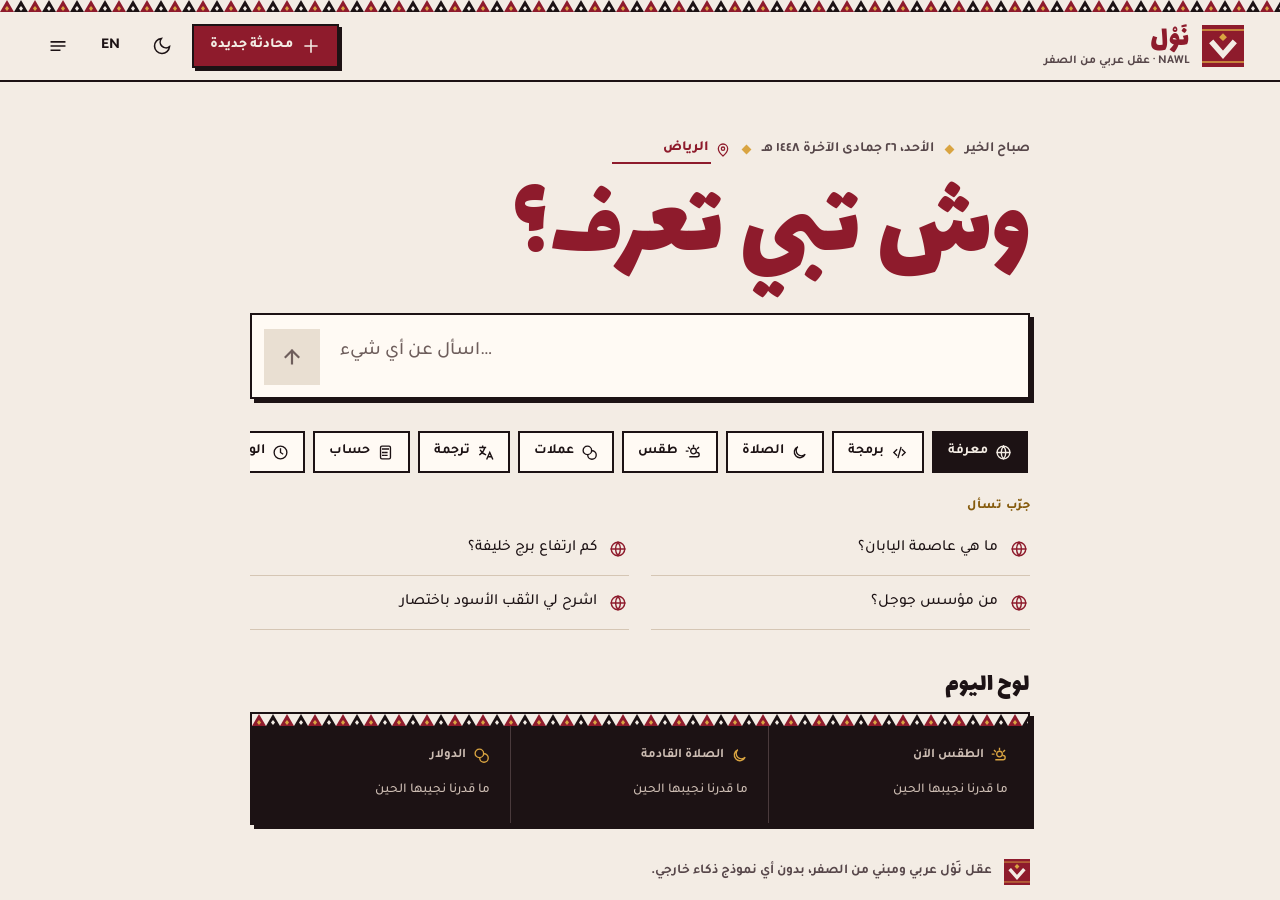
==== ui/index.html @ 388ffc97 "feat(ui): rebrand to NAWL with the Sadu identity New identity and full redesign of the user interfac" ====
<!doctype html>
<html lang="ar" dir="rtl">
<head>
  <meta charset="utf-8" />
  <meta name="viewport" content="width=device-width, initial-scale=1, viewport-fit=cover" />
  <meta name="google" content="notranslate" />
  <meta name="theme-color" content="#8E1B2C" />
  <title>نَوْل · NAWL</title>
  <link rel="icon" href="/ui/logo.svg" type="image/svg+xml" />
  <link rel="preconnect" href="https://fonts.googleapis.com" />
  <link rel="preconnect" href="https://fonts.gstatic.com" crossorigin />
  <link href="https://fonts.googleapis.com/css2?family=Lalezar&family=Tajawal:wght@400;500;700;800&family=JetBrains+Mono:wght@400;500&display=swap" rel="stylesheet" />
  <link rel="stylesheet" href="/ui/style.css" />
  <link rel="stylesheet" href="/ui/home.css" />
  <link rel="stylesheet" href="/ui/chat.css" />
  <link rel="stylesheet" href="/ui/cv.css" />
</head>
<body>
  <div class="band" aria-hidden="true"></div>
  <header class="topbar">
    <a class="brand" href="/" aria-label="NAWL نَوْل">
      <img src="/ui/logo.svg" alt="" class="mark" />
      <span class="word"><b data-t="brand"></b><small data-t="tagline"></small></span>
    </a>
    <div class="top-actions">
      <button class="tb-new" data-new><svg viewBox="0 0 24 24"><path d="M12 5v14M5 12h14"/></svg><span data-t="newChat"></span></button>
      <button id="btn-theme" class="tb-icon"><svg viewBox="0 0 24 24"><path d="M21 12.8A9 9 0 1 1 11.2 3a7 7 0 0 0 9.8 9.8z"/></svg></button>
      <button id="btn-lang" class="tb-icon lang"></button>
      <button id="btn-history" class="tb-icon" data-label="menu"><svg viewBox="0 0 24 24"><path d="M4 7h16M4 12h16M4 17h10"/></svg></button>
    </div>
  </header>

  <aside id="drawer" class="drawer">
    <div class="drawer-head"><b data-t="history"></b><button class="tb-icon" data-close data-label="close">×</button></div>
    <button class="drawer-row primary" data-new><svg viewBox="0 0 24 24"><path d="M12 5v14M5 12h14"/></svg><span data-t="newChat"></span></button>
    <button class="drawer-row" id="btn-cv"><svg viewBox="0 0 24 24"><path d="M14 3H6a1 1 0 0 0-1 1v16a1 1 0 0 0 1 1h12a1 1 0 0 0 1-1V8zM14 3v5h5M9 13h6M9 17h4"/></svg><span data-t="cv"></span></button>
    <nav id="history" class="history"></nav>
    <p class="drawer-foot" data-t="localOnly"></p>
  </aside>
  <div class="scrim" id="scrim"></div>

  <main id="main">
    <section class="home">
      <div class="intro">
        <p class="dateline"><span id="hello"></span><span class="sep" aria-hidden="true">·</span><span id="hijri"></span><span class="sep" aria-hidden="true">·</span>
          <label class="city"><svg viewBox="0 0 24 24"><path d="M12 21s-7-6.2-7-11a7 7 0 1 1 14 0c0 4.8-7 11-7 11z"/><circle cx="12" cy="10" r="2.5"/></svg>
            <span class="sr" data-t="city"></span><select id="city"></select></label></p>
        <h1 data-t="ask"></h1>
      </div>
      <div id="home-slot" class="home-slot"></div>
      <div class="ideas">
        <div id="cats" class="cats" role="tablist"></div>
        <p class="ideas-label" data-t="try"></p>
        <div id="examples" class="examples"></div>
      </div>
      <section class="board" aria-labelledby="board-title">
        <h2 id="board-title" data-t="board"></h2>
        <div class="board-row">
          <button class="cell" id="tile-weather"></button>
          <button class="cell" id="tile-prayer"></button>
          <button class="cell" id="tile-fx"></button>
        </div>
      </section>
      <p class="own"><img src="/ui/logo.svg" alt="" /><span data-t="own"></span></p>
    </section>
    <section id="thread" class="thread" aria-live="polite"></section>
  </main>

  <div id="dock" class="dock">
    <form id="composer" class="composer">
      <textarea id="input" rows="1" dir="auto" autocomplete="off"></textarea>
      <button id="send" type="submit" class="send"><svg viewBox="0 0 24 24"><path d="M12 19V5M5 12l7-7 7 7"/></svg></button>
    </form>
    <p class="hint" data-t="hint"></p>
  </div>

  <div id="wake" class="wake" role="status" aria-live="polite">
    <img src="/ui/logo.svg" alt="" class="wake-mark" />
    <b data-t="waking"></b><span data-t="wakingNote"></span>
  </div>

  <script src="/ui/content.js"></script>
  <script src="/ui/history.js"></script>
  <script src="/ui/home.js"></script>
  <script src="/ui/chat.js"></script>
  <script src="/ui/cv.js"></script>
  <script src="/ui/wake.js"></script>
</body>
</html>
---- ui/style.css ----
/* NAWL · Sadu. Bedouin weaving as a design system: wool ground, maroon and black stripes, ochre weft,
   sharp corners, 2px ink outlines and hard offset shadows like a printed poster. One reading column. */
:root, [data-theme="light"] {
  --wool: #f3ece4; --surface: #fffaf4; --sunk: #e9dfd2; --line: #d5c6b4; --rule: #1c1214;
  --ink: #1c1214; --ink-2: #57474a; --ink-3: #6e5e5c;
  --accent: #8e1b2c; --accent-deep: #6b1220; --accent-wash: #f2dcd9; --ochre: #d9a441; --ochre-text: #855a0c; --olive: #4f5e30;
  --btn: #8e1b2c; --on-btn: #f3ece4; --danger: #a3271b; --focus: #8e1b2c;
  --hard: 4px 4px 0 var(--rule); --hard-s: 3px 3px 0 var(--rule);
  --band: url("data:image/svg+xml,%3Csvg xmlns='http://www.w3.org/2000/svg' width='28' height='12'%3E%3Crect width='28' height='12' fill='%23F3ECE4'/%3E%3Cpath d='M0 12L7 0L14 12Z' fill='%238E1B2C'/%3E%3Cpath d='M14 12L21 0L28 12Z' fill='%231C1214'/%3E%3Cpath d='M7 6L9 8.5L7 11L5 8.5Z' fill='%23D9A441'/%3E%3Cpath d='M21 6L23 8.5L21 11L19 8.5Z' fill='%23F3ECE4'/%3E%3C/svg%3E");
  --f-display: "Lalezar", "Tajawal", Tahoma, sans-serif;
  --f-ui: "Tajawal", "Segoe UI", Tahoma, system-ui, sans-serif;
  --f-mono: "JetBrains Mono", ui-monospace, Consolas, monospace;
  color-scheme: light;
}
[data-theme="dark"] {
  --wool: #150e10; --surface: #1f1517; --sunk: #2a1d20; --line: #3d2c2f; --rule: #d9a441;
  --ink: #f3ece4; --ink-2: #cdbdb3; --ink-3: #a3938c;
  --accent: #e8687a; --accent-deep: #f08a99; --accent-wash: #3a1a20; --ochre: #d9a441; --ochre-text: #e6b95c; --olive: #a8b77f;
  --btn: #d9a441; --on-btn: #1c1214; --danger: #f08070; --focus: #d9a441;
  color-scheme: dark;
}
* { box-sizing: border-box; margin: 0; }
html, body { height: 100%; background: var(--wool); color: var(--ink); }
body { font: 500 16px/1.85 var(--f-ui); -webkit-font-smoothing: antialiased; overflow: hidden; display: flex; flex-direction: column; transition: background .25s, color .25s; }
button, select { font: inherit; color: inherit; background: none; border: 0; cursor: pointer; }
:focus-visible { outline: 3px solid var(--focus); outline-offset: 2px; }
svg { width: 20px; height: 20px; flex-shrink: 0; fill: none; stroke: currentColor; stroke-width: 1.9; stroke-linecap: square; stroke-linejoin: miter; }
.sr { position: absolute; width: 1px; height: 1px; overflow: hidden; clip-path: inset(50%); }
.band { height: 12px; flex-shrink: 0; background: var(--band) repeat-x; background-size: 28px 12px; }

/* Top bar */
.topbar { flex-shrink: 0; display: flex; align-items: center; justify-content: space-between; gap: 12px;
  padding: 12px clamp(16px, 4vw, 36px); border-bottom: 2px solid var(--rule); background: var(--wool); }
.brand { display: flex; align-items: center; gap: 12px; text-decoration: none; color: var(--ink); min-width: 0; }
.brand .mark { width: 42px; height: 42px; }
.brand .word { display: flex; flex-direction: column; line-height: 1.05; min-width: 0; }
.brand .word b { font: 400 30px/1 var(--f-display); letter-spacing: .02em; color: var(--accent); }
html[lang="en"] .brand .word b { letter-spacing: .12em; font-size: 26px; }
.brand .word small { font-size: 12px; font-weight: 700; color: var(--ink-2); white-space: nowrap; }
.top-actions { display: flex; align-items: center; gap: 8px; }
.tb-new { display: inline-flex; align-items: center; gap: 8px; height: 44px; padding: 0 16px; background: var(--btn); color: var(--on-btn);
  font-weight: 800; font-size: 14px; border: 2px solid var(--rule); box-shadow: var(--hard-s); transition: transform .12s, box-shadow .12s; }
.tb-new:hover { transform: translate(-1px, -1px); box-shadow: 4px 4px 0 var(--rule); }
.tb-new:active { transform: translate(3px, 3px); box-shadow: none; }
.tb-icon { width: 44px; height: 44px; display: grid; place-items: center; color: var(--ink); font-size: 24px; border: 2px solid transparent; transition: .12s; }
.tb-icon:hover { border-color: var(--rule); background: var(--surface); }
.tb-icon.lang { font: 800 15px var(--f-ui); }

/* Drawer */
.drawer { position: fixed; z-index: 40; inset-block: 0; inset-inline-end: 0; width: min(350px, 90vw); background: var(--wool);
  border-inline-start: 2px solid var(--rule); padding: max(16px, env(safe-area-inset-top)) 16px max(16px, env(safe-area-inset-bottom));
  display: flex; flex-direction: column; gap: 8px; transform: translateX(-105%); transition: transform .3s cubic-bezier(.2,.8,.2,1); }
html[dir="ltr"] .drawer { transform: translateX(105%); }
body.drawer-open .drawer { transform: none; }
.drawer-head { display: flex; align-items: center; justify-content: space-between; padding-bottom: 6px; font: 400 26px var(--f-display); color: var(--accent); }
.drawer-row { display: flex; align-items: center; gap: 12px; min-height: 50px; padding: 0 14px; font-size: 15px; font-weight: 700; text-align: start;
  border: 2px solid var(--rule); background: var(--surface); }
.drawer-row:hover { box-shadow: var(--hard-s); }
.drawer-row.primary { background: var(--btn); color: var(--on-btn); }
.history { flex: 1; overflow-y: auto; margin-top: 8px; }
.hist-group { font-size: 12.5px; font-weight: 800; color: var(--ochre-text); padding: 14px 4px 4px; letter-spacing: .04em; }
.hist-empty { font-size: 14px; color: var(--ink-2); padding: 18px 4px; line-height: 1.8; }
.hist-row { display: flex; align-items: center; gap: 10px; min-height: 46px; padding: 0 8px; cursor: pointer; font-size: 14.5px; color: var(--ink-2); border-bottom: 1px solid var(--line); }
.hist-row span { flex: 1; overflow: hidden; white-space: nowrap; text-overflow: ellipsis; }
.hist-row svg { width: 16px; height: 16px; }
.hist-row:hover, .hist-row.on { color: var(--ink); background: var(--surface); }
.hist-row.on { font-weight: 800; } .hist-row.on svg { color: var(--accent); }
.hist-del { width: 34px; height: 34px; font-size: 20px; color: var(--ink-3); opacity: 0; }
.hist-row:hover .hist-del, .hist-del:focus-visible { opacity: 1; } .hist-del:hover { color: var(--danger); }
.drawer-foot { font-size: 12px; color: var(--ink-2); padding-top: 10px; border-top: 2px solid var(--rule); line-height: 1.7; }
.scrim { display: none; }
body.drawer-open .scrim { display: block; position: fixed; inset: 0; z-index: 30; background: rgba(28,18,20,.45); }

/* Composer: poster box with a hard shadow, at home and in the dock */
main { flex: 1; overflow-y: auto; overflow-x: hidden; padding: 0 clamp(16px, 4vw, 36px) 44px; }
.composer { display: flex; align-items: flex-end; gap: 8px; padding: 8px; background: var(--surface); border: 2px solid var(--rule); box-shadow: var(--hard); transition: box-shadow .12s; }
.composer:focus-within { box-shadow: 6px 6px 0 var(--accent); }
.composer textarea { flex: 1; min-width: 0; resize: none; border: 0; outline: none; background: transparent; color: var(--ink);
  font: 500 17px/1.7 var(--f-ui); padding: 9px 12px; max-height: 200px; }
.composer textarea::placeholder { color: var(--ink-3); }
.send { width: 48px; height: 48px; display: grid; place-items: center; background: var(--btn); color: var(--on-btn); transition: .12s; }
.send svg { width: 22px; height: 22px; stroke-width: 2.4; }
.send:not(:disabled):hover { background: var(--accent-deep); }
.send:disabled { background: var(--sunk); color: var(--ink-3); cursor: default; }
.dock { display: none; flex-shrink: 0; padding: 8px clamp(16px, 4vw, 36px) max(14px, env(safe-area-inset-bottom)); border-top: 2px solid var(--rule); }
.dock .composer { max-width: 780px; margin: 0 auto; box-shadow: var(--hard-s); }
.hint { text-align: center; font-size: 12px; color: var(--ink-2); margin-top: 8px; }
body.chatting .dock { display: block; } body.chatting .home { display: none; }

/* Waking screen */
.wake { position: fixed; inset: 0; z-index: 80; display: none; flex-direction: column; align-items: center; justify-content: center; gap: 6px; background: var(--wool); text-align: center; padding: 24px; }
.wake.on { display: flex; }
.wake::before, .wake::after { content: ""; position: absolute; inset-inline: 0; height: 12px; background: var(--band) repeat-x; background-size: 28px 12px; }
.wake::before { top: 0; } .wake::after { bottom: 0; }
.wake-mark { width: 84px; height: 84px; margin-bottom: 14px; box-shadow: var(--hard); animation: breathe 2s steps(2) infinite; }
.wake b { font: 400 30px var(--f-display); color: var(--accent); } .wake span { color: var(--ink-2); font-size: 15px; max-width: 320px; }
@keyframes breathe { 50% { transform: translate(2px, 2px); box-shadow: 2px 2px 0 var(--rule); } }
@keyframes rise { from { opacity: 0; transform: translateY(8px); } }
::-webkit-scrollbar { width: 10px; } ::-webkit-scrollbar-thumb { background: var(--line); }
@media (max-width: 640px) { .tb-new span, .brand .word small { display: none; } .tb-new { width: 44px; padding: 0; justify-content: center; } .top-actions { gap: 4px; } }
@media (prefers-reduced-motion: reduce) { *, *::before, *::after { animation: none !important; transition: none !important; } }
---- ui/home.css ----
/* Home: date line, the question set like a poster, the composer, skill ideas, and the "today" stripe. */
.home { max-width: 780px; margin: 0 auto; display: flex; flex-direction: column; padding-top: clamp(22px, 6vh, 64px); animation: rise .35s both; }
.dateline { display: flex; flex-wrap: wrap; align-items: center; gap: 2px 12px; font-size: 14px; font-weight: 700; color: var(--ink-2); }
.dateline .sep { width: 7px; height: 7px; background: var(--ochre); transform: rotate(45deg); font-size: 0; }
.city { display: inline-flex; align-items: center; gap: 4px; cursor: pointer; color: var(--accent); }
.city svg { width: 16px; height: 16px; }
.city select { font-weight: 800; color: var(--accent); padding: 0 2px; appearance: none; -webkit-appearance: none; background: transparent;
  border-bottom: 2px solid var(--accent); border-radius: 0; }
.city select option { color: var(--ink); background: var(--surface); }
.intro h1 { font: 400 clamp(52px, 10vw, 104px)/1.08 var(--f-display); color: var(--accent); margin-top: 10px; text-wrap: balance; }
.home-slot { margin-top: clamp(18px, 3vh, 30px); }
.home-slot .composer { padding: 12px; }
.home-slot .composer textarea { font-size: 19px; min-height: 58px; }
.home-slot .send { width: 56px; height: 56px; }

/* Ideas: skill tabs as woven tags, example questions as a ruled list */
.ideas { margin-top: 30px; }
.cats { display: flex; gap: 8px; overflow-x: auto; scrollbar-width: none; padding: 2px 2px 6px; }
.cats::-webkit-scrollbar { display: none; }
.pill { display: inline-flex; align-items: center; gap: 7px; min-height: 42px; padding: 0 14px; font-size: 14px; font-weight: 700; white-space: nowrap;
  border: 2px solid var(--rule); background: var(--surface); color: var(--ink); transition: transform .12s, box-shadow .12s; }
.pill svg { width: 17px; height: 17px; }
.pill:hover { box-shadow: var(--hard-s); transform: translate(-1px, -1px); }
.pill.on { background: var(--ink); color: var(--wool); }
[data-theme="dark"] .pill.on { background: var(--ochre); color: #1c1214; border-color: var(--ochre); }
.ideas-label { font-size: 12.5px; font-weight: 800; color: var(--ochre-text); margin: 16px 0 4px; letter-spacing: .04em; }
.examples { display: grid; grid-template-columns: 1fr 1fr; gap: 0 22px; }
.example { display: flex; align-items: center; gap: 12px; min-height: 54px; padding: 8px 2px; text-align: start; font-size: 15.5px; font-weight: 500;
  border-bottom: 1px solid var(--line); color: var(--ink); transition: color .15s, padding .2s; }
.example > svg:first-child { color: var(--accent); width: 18px; height: 18px; }
.example span { flex: 1; min-width: 0; }
.example .go { color: var(--accent); width: 18px; height: 18px; opacity: 0; transition: .2s; }
html[dir="ltr"] .example .go { transform: scaleX(-1); }
.example:hover { color: var(--accent); padding-inline-start: 10px; } .example:hover .go { opacity: 1; }

/* Today: a black woven stripe with ochre figures */
.board { margin-top: 40px; }
.board h2 { font: 400 26px/1.2 var(--f-display); color: var(--ink); margin-bottom: 10px; }
.board-row { position: relative; display: grid; grid-template-columns: repeat(3, 1fr); background: #1c1214; color: #f3ece4; padding-top: 12px;
  border: 2px solid var(--rule); box-shadow: var(--hard); }
.board-row::before { content: ""; position: absolute; inset: 0 0 auto; height: 12px; background: var(--band) repeat-x; background-size: 28px 12px; }
.cell { display: flex; flex-direction: column; align-items: flex-start; gap: 0; padding: 18px 20px 20px; text-align: start; min-width: 0; color: inherit; transition: background .15s; }
.cell + .cell { border-inline-start: 1px solid #4a3a3c; }
.cell:hover { background: #2a1d20; }
.cell .lbl { display: flex; align-items: center; gap: 7px; font-size: 13px; font-weight: 700; color: #cdbdb3; }
.cell .lbl svg { width: 17px; height: 17px; color: #d9a441; }
.cell .val { font: 400 40px/1.2 var(--f-display); color: #d9a441; font-variant-numeric: tabular-nums; margin-top: 6px; }
.cell .val.gold { color: #f3ece4; }
.cell .sub { font-size: 13.5px; color: #e4d7cb; }
.cell .sub bdi { direction: ltr; unicode-bidi: isolate; }
.cell .na { font-size: 13.5px; color: #cdbdb3; margin-top: 10px; }
.shimmer { display: block; height: 30px; width: 70%; margin-top: 10px; background: linear-gradient(90deg, #2a1d20, #4a3a3c, #2a1d20); background-size: 200% 100%; animation: shine 1.3s infinite; }
.shimmer.short { height: 12px; width: 45%; }
@keyframes shine { to { background-position: -200% 0; } }
.own { display: flex; align-items: center; gap: 12px; margin-top: 34px; font-size: 13.5px; font-weight: 700; color: var(--ink-2); line-height: 1.7; }
.own img { width: 26px; height: 26px; flex-shrink: 0; }

@media (max-width: 640px) {
  .examples { grid-template-columns: 1fr; }
  .board-row { grid-template-columns: 1fr; }
  .cell { flex-direction: row; flex-wrap: wrap; align-items: baseline; column-gap: 12px; padding: 14px 16px; }
  .cell .lbl { flex-basis: 100%; } .cell .val { font-size: 32px; margin: 0; }
  .cell + .cell { border-inline-start: 0; border-top: 1px solid #4a3a3c; }
}
---- ui/chat.css ----
/* Conversation: your question as a black woven tag, NAWL's answer on open wool. */
.thread { display: none; max-width: 780px; margin: 0 auto; flex-direction: column; gap: 32px; padding: 24px 0 12px; }
body.chatting .thread { display: flex; }
.msg-user { align-self: flex-end; max-width: 82%; padding: 10px 18px; background: var(--ink); color: var(--wool); font-weight: 500;
  white-space: pre-wrap; box-shadow: 4px 4px 0 var(--accent); animation: rise .25s both; }
.msg-bot { display: flex; flex-direction: column; gap: 8px; animation: rise .3s both; }
.bot-meta { display: flex; align-items: center; gap: 10px; font: 400 18px var(--f-display); letter-spacing: .06em; color: var(--accent); }
.avatar { width: 28px; height: 28px; }
.bot-body { min-width: 0; }
.answer { font: 500 17.5px/2 var(--f-ui); color: var(--ink); }
.answer b { font-weight: 800; color: var(--accent); }
.answer code { font: .84em var(--f-mono); padding: 1px 6px; background: var(--sunk); direction: ltr; unicode-bidi: isolate; }

/* Skill badge: rectangular tag, one thread colour per skill, always with its label */
.badge { --c: var(--ink-2); font: 800 12px var(--f-ui); letter-spacing: 0; color: var(--c); padding: 0 8px; line-height: 22px; border: 1.5px solid var(--c); }
.badge[data-i="web"] { --c: #2f5d8a; } .badge[data-i="code"] { --c: #5a3f8f; } .badge[data-i="weather"] { --c: #1f6f8b; }
.badge[data-i="currency"], .badge[data-i="python"] { --c: var(--ochre-text); } .badge[data-i="prayer"] { --c: var(--olive); }
.badge[data-i="translate"] { --c: var(--accent); } .badge[data-i="datetime"], .badge[data-i="units"] { --c: #6d4c2a; }
[data-theme="dark"] .badge[data-i="web"] { --c: #8cb6e0; } [data-theme="dark"] .badge[data-i="code"] { --c: #b9a2ea; }
[data-theme="dark"] .badge[data-i="weather"] { --c: #7cc6df; } [data-theme="dark"] .badge[data-i="datetime"], [data-theme="dark"] .badge[data-i="units"] { --c: #d9b98c; }

.code { margin: 14px 0; border: 2px solid var(--rule); background: #1c1214; color: #f3ece4; direction: ltr; overflow: hidden; }
.code header { display: flex; justify-content: space-between; align-items: center; padding: 4px 8px 4px 14px; font: 500 12px var(--f-mono);
  color: #d9a441; border-bottom: 1px solid #4a3a3c; }
.code header .mini { color: #cdbdb3; } .code header .mini:hover { background: #2a1d20; color: #f3ece4; }
.code pre { margin: 0; padding: 14px 16px; overflow-x: auto; font: 13.5px/1.7 var(--f-mono); text-align: left; }
.src { display: inline-flex; align-items: center; gap: 6px; margin-top: 10px; padding: 2px 12px; font: 700 13px var(--f-ui);
  color: var(--ink); text-decoration: none; border: 2px solid var(--rule); background: var(--surface); }
.src:hover { box-shadow: var(--hard-s); }
.src svg { width: 14px; height: 14px; }
.actions { display: flex; gap: 4px; opacity: 0; transition: opacity .15s; }
.msg-bot:hover .actions, .msg-bot:focus-within .actions { opacity: 1; }
.mini { display: inline-flex; align-items: center; gap: 6px; min-height: 34px; font-size: 13px; font-weight: 700; color: var(--ink-2); padding: 0 10px; }
.mini svg { width: 15px; height: 15px; }
.mini:hover { background: var(--sunk); color: var(--ink); }

/* Thinking: weaving shuttle */
.typing { display: flex; align-items: center; gap: 5px; color: var(--ink-2); font-size: 14px; font-weight: 700; }
.typing i { width: 10px; height: 10px; clip-path: polygon(50% 0, 100% 100%, 0 100%); background: var(--accent); animation: weave 1.2s infinite; }
.typing i:nth-child(2) { background: var(--ink); animation-delay: .15s; } .typing i:nth-child(3) { background: var(--ochre); animation-delay: .3s; }
.typing span { margin-inline-start: 8px; }
@keyframes weave { 0%, 100% { opacity: .25; transform: translateY(0); } 50% { opacity: 1; transform: translateY(-3px); } }
@media (max-width: 640px) { .msg-user { max-width: 92%; } .actions { opacity: 1; } .answer { font-size: 17px; } }
---- ui/cv.css ----
/* CV builder: a poster-style dialog in the Sadu system */
.cv-panel { position: fixed; inset: 0; z-index: 60; background: rgba(28,18,20,.5); display: none; place-items: center; padding: 16px; }
.cv-panel.open { display: grid; }
.cv-card { position: relative; width: min(760px, 100%); max-height: calc(100dvh - 32px); overflow-y: auto; background: var(--wool);
  border: 2px solid var(--rule); box-shadow: 6px 6px 0 var(--accent); padding: 30px clamp(16px, 3vw, 28px) 24px; }
.cv-card::before { content: ""; position: absolute; inset: 0 0 auto; height: 12px; background: var(--band) repeat-x; background-size: 28px 12px; }
.cv-head { display: flex; align-items: center; justify-content: space-between; font: 400 28px var(--f-display); color: var(--accent); margin-bottom: 12px; }
.cv-drop { display: flex; flex-direction: column; align-items: center; gap: 6px; text-align: center; padding: 36px 18px; cursor: pointer;
  border: 2px dashed var(--rule); background: var(--surface); transition: .15s; }
.cv-drop.over, .cv-drop:hover { background: var(--accent-wash); border-style: solid; }
.cv-drop svg { width: 32px; height: 32px; color: var(--accent); }
.cv-drop b { font-weight: 800; }
.cv-drop span { color: var(--ink-2); font-size: 13.5px; }
.cv-drop em { font-style: normal; color: var(--accent); font-size: 13.5px; font-weight: 700; word-break: break-all; }
.cv-err { color: var(--danger); font-size: 14px; font-weight: 700; min-height: 1.4em; margin: 8px 2px; }
.cv-go { height: 46px; padding: 0 22px; background: var(--btn); color: var(--on-btn); font-weight: 800; border: 2px solid var(--rule); box-shadow: var(--hard-s); }
.cv-go:disabled { opacity: .45; cursor: default; box-shadow: none; }
.cv-ghost { height: 46px; padding: 0 18px; border: 2px solid var(--rule); color: var(--ink); font-weight: 700; background: var(--surface); }
.cv-ghost:hover { box-shadow: var(--hard-s); }
.cv-note { color: var(--ink-2); font-size: 14px; margin-bottom: 12px; }
.cv-grid { display: grid; grid-template-columns: 1fr 1fr; gap: 12px 14px; }
.cv-f { display: flex; flex-direction: column; gap: 4px; font-size: 13px; font-weight: 800; color: var(--ink-2); }
.cv-f.wide { grid-column: 1 / -1; }
.cv-f input, .cv-f textarea { font: 500 15px/1.7 var(--f-ui); color: var(--ink); background: var(--surface); border: 2px solid var(--line); border-radius: 0; padding: 8px 11px; resize: vertical; }
.cv-f input:focus, .cv-f textarea:focus { outline: none; border-color: var(--rule); box-shadow: var(--hard-s); }
.cv-actions { display: flex; flex-wrap: wrap; align-items: center; justify-content: space-between; gap: 10px; margin-top: 18px; }
.cv-lang { font-size: 14px; font-weight: 700; color: var(--ink-2); display: flex; gap: 6px; align-items: center; }
.cv-lang select { border: 2px solid var(--rule); padding: 4px 8px; background: var(--surface); }
@media (max-width: 600px) { .cv-grid { grid-template-columns: 1fr; } }
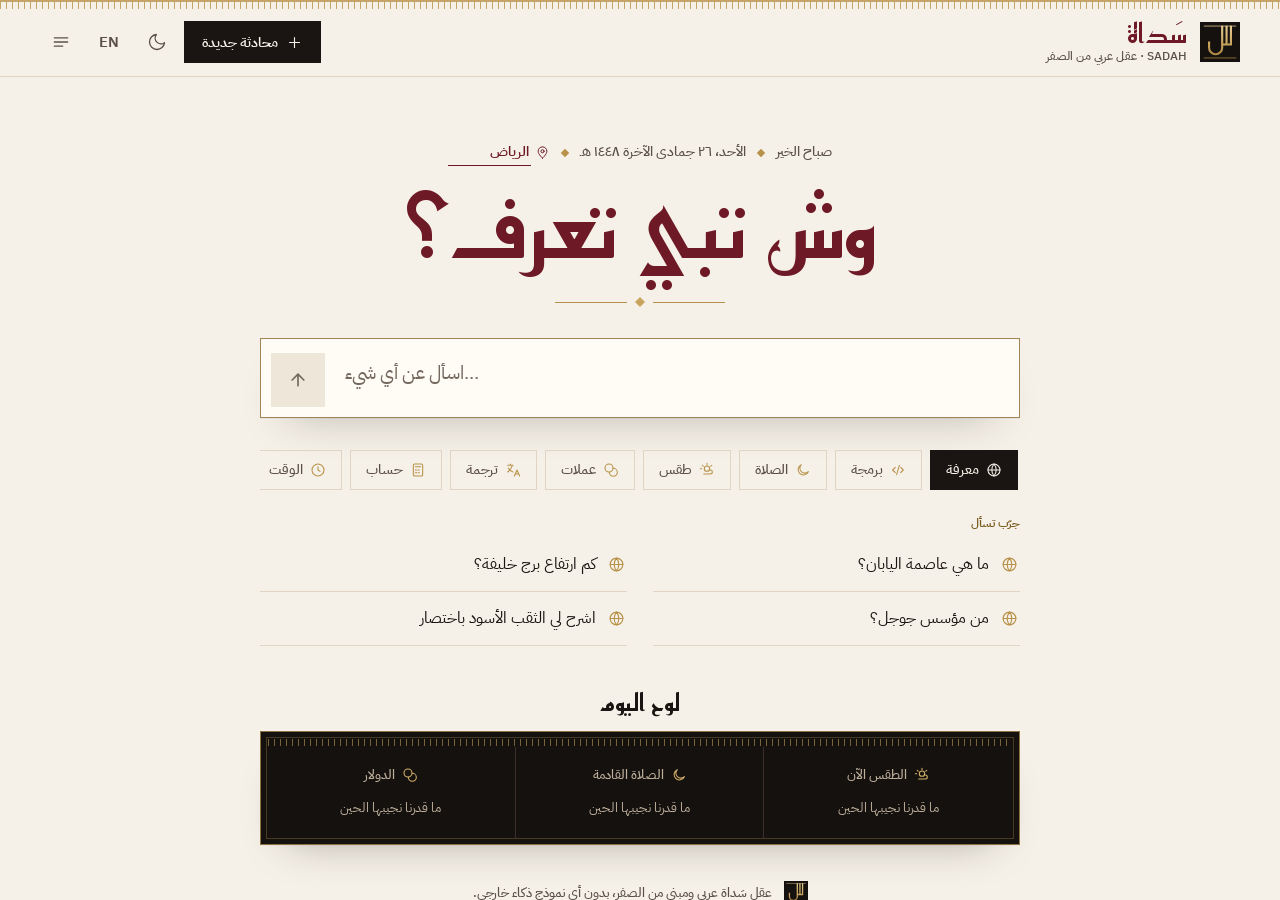
==== commit 4c068b54: "Rebrand to SADAH: luxury night-and-gold identity and new logo سَداة · SADAH: warp-thread logo (س fro" ====
--- a/ui/index.html
+++ b/ui/index.html
@@ -4,12 +4,12 @@
   <meta charset="utf-8" />
   <meta name="viewport" content="width=device-width, initial-scale=1, viewport-fit=cover" />
   <meta name="google" content="notranslate" />
-  <meta name="theme-color" content="#8E1B2C" />
-  <title>نَوْل · NAWL</title>
+  <meta name="theme-color" content="#15110F" />
+  <title>سَداة · SADAH</title>
   <link rel="icon" href="/ui/logo.svg" type="image/svg+xml" />
   <link rel="preconnect" href="https://fonts.googleapis.com" />
   <link rel="preconnect" href="https://fonts.gstatic.com" crossorigin />
-  <link href="https://fonts.googleapis.com/css2?family=Lalezar&family=Tajawal:wght@400;500;700;800&family=JetBrains+Mono:wght@400;500&display=swap" rel="stylesheet" />
+  <link href="https://fonts.googleapis.com/css2?family=Cormorant+Garamond:wght@500;600&family=IBM+Plex+Sans+Arabic:wght@400;500;600&family=Reem+Kufi:wght@400..700&family=JetBrains+Mono:wght@400;500&display=swap" rel="stylesheet" />
   <link rel="stylesheet" href="/ui/style.css" />
   <link rel="stylesheet" href="/ui/home.css" />
   <link rel="stylesheet" href="/ui/chat.css" />
@@ -18,7 +18,7 @@
 <body>
   <div class="band" aria-hidden="true"></div>
   <header class="topbar">
-    <a class="brand" href="/" aria-label="NAWL نَوْل">
+    <a class="brand" href="/" aria-label="SADAH سَداة">
       <img src="/ui/logo.svg" alt="" class="mark" />
       <span class="word"><b data-t="brand"></b><small data-t="tagline"></small></span>
     </a>
--- a/ui/style.css
+++ b/ui/style.css
@@ -1,101 +1,108 @@
-/* NAWL · Sadu. Bedouin weaving as a design system: wool ground, maroon and black stripes, ochre weft,
-   sharp corners, 2px ink outlines and hard offset shadows like a printed poster. One reading column. */
+/* SADAH · سَداة, the warp of the loom. A quiet luxury system: ivory or night ground, oxblood and gold,
+   hairline gold rules, warp threads as the signature band, Reem Kufi for display. One reading column. */
 :root, [data-theme="light"] {
-  --wool: #f3ece4; --surface: #fffaf4; --sunk: #e9dfd2; --line: #d5c6b4; --rule: #1c1214;
-  --ink: #1c1214; --ink-2: #57474a; --ink-3: #6e5e5c;
-  --accent: #8e1b2c; --accent-deep: #6b1220; --accent-wash: #f2dcd9; --ochre: #d9a441; --ochre-text: #855a0c; --olive: #4f5e30;
-  --btn: #8e1b2c; --on-btn: #f3ece4; --danger: #a3271b; --focus: #8e1b2c;
-  --hard: 4px 4px 0 var(--rule); --hard-s: 3px 3px 0 var(--rule);
-  --band: url("data:image/svg+xml,%3Csvg xmlns='http://www.w3.org/2000/svg' width='28' height='12'%3E%3Crect width='28' height='12' fill='%23F3ECE4'/%3E%3Cpath d='M0 12L7 0L14 12Z' fill='%238E1B2C'/%3E%3Cpath d='M14 12L21 0L28 12Z' fill='%231C1214'/%3E%3Cpath d='M7 6L9 8.5L7 11L5 8.5Z' fill='%23D9A441'/%3E%3Cpath d='M21 6L23 8.5L21 11L19 8.5Z' fill='%23F3ECE4'/%3E%3C/svg%3E");
-  --f-display: "Lalezar", "Tajawal", Tahoma, sans-serif;
-  --f-ui: "Tajawal", "Segoe UI", Tahoma, system-ui, sans-serif;
+  --wool: #f6f1e8; --surface: #fffcf6; --sunk: #eee6d8; --line: #e0d5c3; --rule: #a08454;
+  --ink: #1a1512; --ink-2: #5b5049; --ink-3: #74685e;
+  --accent: #6e1a26; --accent-deep: #521219; --accent-wash: #f1e3df; --gold: #b8924a; --gold-text: #7a5a1e; --ochre-text: #7a5a1e; --olive: #4f5e30;
+  --btn: #1a1512; --btn-hover: #33291f; --on-btn: #f6f1e8; --danger: #a3271b; --focus: #6e1a26;
+  --tag-bg: #1a1512; --tag-ink: #f6f1e8;
+  --night: #15110f; --night-2: #201915; --night-line: #3b3029; --night-ink: #efe6d8; --night-mute: #bfb09c; --night-gold: #d4b26a;
+  --shadow: 0 1px 0 rgba(26,21,18,.04), 0 22px 44px -28px rgba(26,21,18,.38);
+  --warp: repeating-linear-gradient(90deg, var(--gold) 0 1px, transparent 1px 6px);
+  --diamond: url("data:image/svg+xml,%3Csvg xmlns='http://www.w3.org/2000/svg' viewBox='0 0 10 10'%3E%3Cpath d='M5 0L10 5L5 10L0 5Z' fill='%23C9A45C'/%3E%3C/svg%3E");
+  --f-display: "Cormorant Garamond", "Reem Kufi", "Amiri", serif;
+  --f-ui: "IBM Plex Sans Arabic", "Segoe UI", Tahoma, system-ui, sans-serif;
   --f-mono: "JetBrains Mono", ui-monospace, Consolas, monospace;
   color-scheme: light;
 }
 [data-theme="dark"] {
-  --wool: #150e10; --surface: #1f1517; --sunk: #2a1d20; --line: #3d2c2f; --rule: #d9a441;
-  --ink: #f3ece4; --ink-2: #cdbdb3; --ink-3: #a3938c;
-  --accent: #e8687a; --accent-deep: #f08a99; --accent-wash: #3a1a20; --ochre: #d9a441; --ochre-text: #e6b95c; --olive: #a8b77f;
-  --btn: #d9a441; --on-btn: #1c1214; --danger: #f08070; --focus: #d9a441;
+  --wool: #0f0c0a; --surface: #171210; --sunk: #211a16; --line: #2f261f; --rule: #7d6640;
+  --ink: #f2ebdf; --ink-2: #c7b9a6; --ink-3: #9e8f7d;
+  --accent: #d8b873; --accent-deep: #e8cf95; --accent-wash: #2a1f14; --gold: #c9a45c; --gold-text: #d9bc7a; --ochre-text: #d9bc7a; --olive: #a8b77f;
+  --btn: #c9a45c; --btn-hover: #d8b873; --on-btn: #15110f; --danger: #f08070; --focus: #d8b873;
+  --tag-bg: #241c17; --tag-ink: #f2ebdf;
+  --shadow: 0 22px 48px -26px rgba(0,0,0,.85);
   color-scheme: dark;
 }
 * { box-sizing: border-box; margin: 0; }
 html, body { height: 100%; background: var(--wool); color: var(--ink); }
-body { font: 500 16px/1.85 var(--f-ui); -webkit-font-smoothing: antialiased; overflow: hidden; display: flex; flex-direction: column; transition: background .25s, color .25s; }
+body { font: 400 16px/1.85 var(--f-ui); -webkit-font-smoothing: antialiased; overflow: hidden; display: flex; flex-direction: column; transition: background .3s, color .3s; }
 button, select { font: inherit; color: inherit; background: none; border: 0; cursor: pointer; }
-:focus-visible { outline: 3px solid var(--focus); outline-offset: 2px; }
-svg { width: 20px; height: 20px; flex-shrink: 0; fill: none; stroke: currentColor; stroke-width: 1.9; stroke-linecap: square; stroke-linejoin: miter; }
+:focus-visible { outline: 2px solid var(--focus); outline-offset: 3px; }
+svg { width: 20px; height: 20px; flex-shrink: 0; fill: none; stroke: currentColor; stroke-width: 1.6; stroke-linecap: round; stroke-linejoin: round; }
 .sr { position: absolute; width: 1px; height: 1px; overflow: hidden; clip-path: inset(50%); }
-.band { height: 12px; flex-shrink: 0; background: var(--band) repeat-x; background-size: 28px 12px; }
+/* Warp band: the loom beam (a gold rule) with its threads hanging beneath */
+.band { height: 9px; flex-shrink: 0; border-top: 2px solid var(--gold); background: var(--warp); opacity: .8; }
 
 /* Top bar */
 .topbar { flex-shrink: 0; display: flex; align-items: center; justify-content: space-between; gap: 12px;
-  padding: 12px clamp(16px, 4vw, 36px); border-bottom: 2px solid var(--rule); background: var(--wool); }
-.brand { display: flex; align-items: center; gap: 12px; text-decoration: none; color: var(--ink); min-width: 0; }
-.brand .mark { width: 42px; height: 42px; }
-.brand .word { display: flex; flex-direction: column; line-height: 1.05; min-width: 0; }
-.brand .word b { font: 400 30px/1 var(--f-display); letter-spacing: .02em; color: var(--accent); }
-html[lang="en"] .brand .word b { letter-spacing: .12em; font-size: 26px; }
-.brand .word small { font-size: 12px; font-weight: 700; color: var(--ink-2); white-space: nowrap; }
-.top-actions { display: flex; align-items: center; gap: 8px; }
-.tb-new { display: inline-flex; align-items: center; gap: 8px; height: 44px; padding: 0 16px; background: var(--btn); color: var(--on-btn);
-  font-weight: 800; font-size: 14px; border: 2px solid var(--rule); box-shadow: var(--hard-s); transition: transform .12s, box-shadow .12s; }
-.tb-new:hover { transform: translate(-1px, -1px); box-shadow: 4px 4px 0 var(--rule); }
-.tb-new:active { transform: translate(3px, 3px); box-shadow: none; }
-.tb-icon { width: 44px; height: 44px; display: grid; place-items: center; color: var(--ink); font-size: 24px; border: 2px solid transparent; transition: .12s; }
-.tb-icon:hover { border-color: var(--rule); background: var(--surface); }
-.tb-icon.lang { font: 800 15px var(--f-ui); }
+  padding: 12px clamp(16px, 4vw, 40px); border-bottom: 1px solid var(--line); background: var(--wool); }
+.brand { display: flex; align-items: center; gap: 13px; text-decoration: none; color: var(--ink); min-width: 0; }
+.brand .mark { width: 40px; height: 40px; }
+.brand .word { display: flex; flex-direction: column; line-height: 1.1; min-width: 0; }
+.brand .word b { font: 600 27px/1.05 var(--f-display); color: var(--accent); }
+html[lang="en"] .brand .word b { font-size: 25px; letter-spacing: .26em; }
+.brand .word small { font-size: 11.5px; font-weight: 500; color: var(--ink-2); white-space: nowrap; margin-top: 2px; }
+.top-actions { display: flex; align-items: center; gap: 6px; }
+.tb-new { display: inline-flex; align-items: center; gap: 8px; height: 42px; padding: 0 18px; background: var(--btn); color: var(--on-btn);
+  font-weight: 600; font-size: 14px; transition: background .2s; }
+.tb-new:hover { background: var(--btn-hover); }
+.tb-new svg { width: 17px; height: 17px; }
+.tb-icon { width: 42px; height: 42px; display: grid; place-items: center; color: var(--ink-2); font-size: 24px; border: 1px solid transparent; transition: .2s; }
+.tb-icon:hover { border-color: var(--line); color: var(--ink); background: var(--surface); }
+.tb-icon.lang { font: 600 15px var(--f-ui); }
 
 /* Drawer */
 .drawer { position: fixed; z-index: 40; inset-block: 0; inset-inline-end: 0; width: min(350px, 90vw); background: var(--wool);
-  border-inline-start: 2px solid var(--rule); padding: max(16px, env(safe-area-inset-top)) 16px max(16px, env(safe-area-inset-bottom));
-  display: flex; flex-direction: column; gap: 8px; transform: translateX(-105%); transition: transform .3s cubic-bezier(.2,.8,.2,1); }
+  border-inline-start: 1px solid var(--rule); padding: max(18px, env(safe-area-inset-top)) 18px max(16px, env(safe-area-inset-bottom));
+  display: flex; flex-direction: column; gap: 8px; transform: translateX(-105%); transition: transform .35s cubic-bezier(.2,.8,.2,1); }
 html[dir="ltr"] .drawer { transform: translateX(105%); }
 body.drawer-open .drawer { transform: none; }
-.drawer-head { display: flex; align-items: center; justify-content: space-between; padding-bottom: 6px; font: 400 26px var(--f-display); color: var(--accent); }
-.drawer-row { display: flex; align-items: center; gap: 12px; min-height: 50px; padding: 0 14px; font-size: 15px; font-weight: 700; text-align: start;
-  border: 2px solid var(--rule); background: var(--surface); }
-.drawer-row:hover { box-shadow: var(--hard-s); }
-.drawer-row.primary { background: var(--btn); color: var(--on-btn); }
+.drawer-head { display: flex; align-items: center; justify-content: space-between; padding-bottom: 8px; font: 600 24px var(--f-display); color: var(--accent);
+  border-bottom: 1px solid var(--line); margin-bottom: 4px; }
+.drawer-row { display: flex; align-items: center; gap: 12px; min-height: 48px; padding: 0 14px; font-size: 14.5px; font-weight: 500; text-align: start;
+  border: 1px solid var(--line); background: var(--surface); transition: border-color .2s; }
+.drawer-row:hover { border-color: var(--rule); }
+.drawer-row.primary { background: var(--btn); color: var(--on-btn); border-color: var(--btn); }
 .history { flex: 1; overflow-y: auto; margin-top: 8px; }
-.hist-group { font-size: 12.5px; font-weight: 800; color: var(--ochre-text); padding: 14px 4px 4px; letter-spacing: .04em; }
+.hist-group { font-size: 12px; font-weight: 600; color: var(--gold-text); padding: 14px 4px 4px; }
 .hist-empty { font-size: 14px; color: var(--ink-2); padding: 18px 4px; line-height: 1.8; }
 .hist-row { display: flex; align-items: center; gap: 10px; min-height: 46px; padding: 0 8px; cursor: pointer; font-size: 14.5px; color: var(--ink-2); border-bottom: 1px solid var(--line); }
 .hist-row span { flex: 1; overflow: hidden; white-space: nowrap; text-overflow: ellipsis; }
 .hist-row svg { width: 16px; height: 16px; }
 .hist-row:hover, .hist-row.on { color: var(--ink); background: var(--surface); }
-.hist-row.on { font-weight: 800; } .hist-row.on svg { color: var(--accent); }
+.hist-row.on { font-weight: 600; } .hist-row.on svg { color: var(--gold); }
 .hist-del { width: 34px; height: 34px; font-size: 20px; color: var(--ink-3); opacity: 0; }
 .hist-row:hover .hist-del, .hist-del:focus-visible { opacity: 1; } .hist-del:hover { color: var(--danger); }
-.drawer-foot { font-size: 12px; color: var(--ink-2); padding-top: 10px; border-top: 2px solid var(--rule); line-height: 1.7; }
+.drawer-foot { font-size: 12px; color: var(--ink-2); padding-top: 12px; border-top: 1px solid var(--line); line-height: 1.7; }
 .scrim { display: none; }
-body.drawer-open .scrim { display: block; position: fixed; inset: 0; z-index: 30; background: rgba(28,18,20,.45); }
+body.drawer-open .scrim { display: block; position: fixed; inset: 0; z-index: 30; background: rgba(15,12,10,.5); backdrop-filter: blur(2px); }
 
-/* Composer: poster box with a hard shadow, at home and in the dock */
-main { flex: 1; overflow-y: auto; overflow-x: hidden; padding: 0 clamp(16px, 4vw, 36px) 44px; }
-.composer { display: flex; align-items: flex-end; gap: 8px; padding: 8px; background: var(--surface); border: 2px solid var(--rule); box-shadow: var(--hard); transition: box-shadow .12s; }
-.composer:focus-within { box-shadow: 6px 6px 0 var(--accent); }
+/* Composer: an ivory card on a hairline, at home and in the dock */
+main { flex: 1; overflow-y: auto; overflow-x: hidden; padding: 0 clamp(16px, 4vw, 40px) 48px; }
+.composer { display: flex; align-items: flex-end; gap: 8px; padding: 8px; background: var(--surface); border: 1px solid var(--rule); box-shadow: var(--shadow); transition: border-color .2s, box-shadow .2s; }
+.composer:focus-within { border-color: var(--gold); box-shadow: var(--shadow), 0 0 0 3px rgba(201,164,92,.22); }
 .composer textarea { flex: 1; min-width: 0; resize: none; border: 0; outline: none; background: transparent; color: var(--ink);
-  font: 500 17px/1.7 var(--f-ui); padding: 9px 12px; max-height: 200px; }
+  font: 400 17px/1.7 var(--f-ui); padding: 9px 12px; max-height: 200px; }
 .composer textarea::placeholder { color: var(--ink-3); }
-.send { width: 48px; height: 48px; display: grid; place-items: center; background: var(--btn); color: var(--on-btn); transition: .12s; }
-.send svg { width: 22px; height: 22px; stroke-width: 2.4; }
-.send:not(:disabled):hover { background: var(--accent-deep); }
+.send { width: 46px; height: 46px; display: grid; place-items: center; background: var(--btn); color: var(--on-btn); transition: .2s; }
+.send svg { width: 20px; height: 20px; stroke-width: 2; }
+.send:not(:disabled):hover { background: var(--btn-hover); }
 .send:disabled { background: var(--sunk); color: var(--ink-3); cursor: default; }
-.dock { display: none; flex-shrink: 0; padding: 8px clamp(16px, 4vw, 36px) max(14px, env(safe-area-inset-bottom)); border-top: 2px solid var(--rule); }
-.dock .composer { max-width: 780px; margin: 0 auto; box-shadow: var(--hard-s); }
+.dock { display: none; flex-shrink: 0; padding: 10px clamp(16px, 4vw, 40px) max(14px, env(safe-area-inset-bottom)); border-top: 1px solid var(--line); }
+.dock .composer { max-width: 760px; margin: 0 auto; }
 .hint { text-align: center; font-size: 12px; color: var(--ink-2); margin-top: 8px; }
 body.chatting .dock { display: block; } body.chatting .home { display: none; }
 
-/* Waking screen */
-.wake { position: fixed; inset: 0; z-index: 80; display: none; flex-direction: column; align-items: center; justify-content: center; gap: 6px; background: var(--wool); text-align: center; padding: 24px; }
+/* Waking screen: night and gold in both themes */
+.wake { position: fixed; inset: 0; z-index: 80; display: none; flex-direction: column; align-items: center; justify-content: center; gap: 8px; background: #0f0c0a; text-align: center; padding: 24px; }
 .wake.on { display: flex; }
-.wake::before, .wake::after { content: ""; position: absolute; inset-inline: 0; height: 12px; background: var(--band) repeat-x; background-size: 28px 12px; }
-.wake::before { top: 0; } .wake::after { bottom: 0; }
-.wake-mark { width: 84px; height: 84px; margin-bottom: 14px; box-shadow: var(--hard); animation: breathe 2s steps(2) infinite; }
-.wake b { font: 400 30px var(--f-display); color: var(--accent); } .wake span { color: var(--ink-2); font-size: 15px; max-width: 320px; }
-@keyframes breathe { 50% { transform: translate(2px, 2px); box-shadow: 2px 2px 0 var(--rule); } }
+.wake::before, .wake::after { content: ""; position: absolute; inset-inline: 0; height: 9px; background: repeating-linear-gradient(90deg, #c9a45c 0 1px, transparent 1px 6px); opacity: .7; }
+.wake::before { top: 0; border-top: 2px solid #c9a45c; } .wake::after { bottom: 0; border-bottom: 2px solid #c9a45c; }
+.wake-mark { width: 88px; height: 88px; margin-bottom: 16px; outline: 1px solid rgba(201,164,92,.45); outline-offset: 8px; animation: breathe 2.6s ease-in-out infinite; }
+.wake b { font: 600 30px var(--f-display); color: #d8b873; } .wake span { color: #c7b9a6; font-size: 14.5px; max-width: 320px; }
+@keyframes breathe { 50% { outline-offset: 14px; outline-color: rgba(201,164,92,.15); } }
 @keyframes rise { from { opacity: 0; transform: translateY(8px); } }
 ::-webkit-scrollbar { width: 10px; } ::-webkit-scrollbar-thumb { background: var(--line); }
-@media (max-width: 640px) { .tb-new span, .brand .word small { display: none; } .tb-new { width: 44px; padding: 0; justify-content: center; } .top-actions { gap: 4px; } }
+@media (max-width: 640px) { .tb-new span, .brand .word small { display: none; } .tb-new { width: 42px; padding: 0; justify-content: center; } .top-actions { gap: 2px; } }
 @media (prefers-reduced-motion: reduce) { *, *::before, *::after { animation: none !important; transition: none !important; } }
--- a/ui/home.css
+++ b/ui/home.css
@@ -1,64 +1,68 @@
-/* Home: date line, the question set like a poster, the composer, skill ideas, and the "today" stripe. */
-.home { max-width: 780px; margin: 0 auto; display: flex; flex-direction: column; padding-top: clamp(22px, 6vh, 64px); animation: rise .35s both; }
-.dateline { display: flex; flex-wrap: wrap; align-items: center; gap: 2px 12px; font-size: 14px; font-weight: 700; color: var(--ink-2); }
-.dateline .sep { width: 7px; height: 7px; background: var(--ochre); transform: rotate(45deg); font-size: 0; }
+/* Home: a centred title page (date line, the question, an ornament), the composer, skill ideas and the "today" case. */
+.home { max-width: 760px; margin: 0 auto; display: flex; flex-direction: column; padding-top: clamp(26px, 7vh, 72px); animation: rise .4s both; }
+.intro { text-align: center; }
+.intro::after { content: ""; display: block; width: 170px; height: 10px; margin: 16px auto 0;
+  background: linear-gradient(var(--gold), var(--gold)) left center / 72px 1px no-repeat,
+    linear-gradient(var(--gold), var(--gold)) right center / 72px 1px no-repeat, var(--diamond) center / 10px 10px no-repeat; }
+.dateline { display: flex; flex-wrap: wrap; justify-content: center; align-items: center; gap: 2px 12px; font-size: 13.5px; font-weight: 500; color: var(--ink-2); }
+.dateline .sep { width: 6px; height: 6px; background: var(--gold); transform: rotate(45deg); font-size: 0; }
 .city { display: inline-flex; align-items: center; gap: 4px; cursor: pointer; color: var(--accent); }
-.city svg { width: 16px; height: 16px; }
-.city select { font-weight: 800; color: var(--accent); padding: 0 2px; appearance: none; -webkit-appearance: none; background: transparent;
-  border-bottom: 2px solid var(--accent); border-radius: 0; }
+.city svg { width: 15px; height: 15px; }
+.city select { font-weight: 600; color: var(--accent); padding: 0 2px; appearance: none; -webkit-appearance: none; background: transparent;
+  border-bottom: 1px solid var(--accent); border-radius: 0; }
 .city select option { color: var(--ink); background: var(--surface); }
-.intro h1 { font: 400 clamp(52px, 10vw, 104px)/1.08 var(--f-display); color: var(--accent); margin-top: 10px; text-wrap: balance; }
-.home-slot { margin-top: clamp(18px, 3vh, 30px); }
-.home-slot .composer { padding: 12px; }
-.home-slot .composer textarea { font-size: 19px; min-height: 58px; }
-.home-slot .send { width: 56px; height: 56px; }
+.intro h1 { font: 500 clamp(46px, 8.6vw, 90px)/1.15 var(--f-display); color: var(--accent); margin-top: 12px; text-wrap: balance; }
+.home-slot { margin-top: clamp(22px, 3.4vh, 34px); }
+.home-slot .composer { padding: 10px; }
+.home-slot .composer textarea { font-size: 18.5px; min-height: 58px; }
+.home-slot .send { width: 54px; height: 54px; }
 
-/* Ideas: skill tabs as woven tags, example questions as a ruled list */
+/* Ideas: skill tabs on hairlines, example questions as a ruled list */
 .ideas { margin-top: 30px; }
 .cats { display: flex; gap: 8px; overflow-x: auto; scrollbar-width: none; padding: 2px 2px 6px; }
 .cats::-webkit-scrollbar { display: none; }
-.pill { display: inline-flex; align-items: center; gap: 7px; min-height: 42px; padding: 0 14px; font-size: 14px; font-weight: 700; white-space: nowrap;
-  border: 2px solid var(--rule); background: var(--surface); color: var(--ink); transition: transform .12s, box-shadow .12s; }
-.pill svg { width: 17px; height: 17px; }
-.pill:hover { box-shadow: var(--hard-s); transform: translate(-1px, -1px); }
-.pill.on { background: var(--ink); color: var(--wool); }
-[data-theme="dark"] .pill.on { background: var(--ochre); color: #1c1214; border-color: var(--ochre); }
-.ideas-label { font-size: 12.5px; font-weight: 800; color: var(--ochre-text); margin: 16px 0 4px; letter-spacing: .04em; }
-.examples { display: grid; grid-template-columns: 1fr 1fr; gap: 0 22px; }
-.example { display: flex; align-items: center; gap: 12px; min-height: 54px; padding: 8px 2px; text-align: start; font-size: 15.5px; font-weight: 500;
-  border-bottom: 1px solid var(--line); color: var(--ink); transition: color .15s, padding .2s; }
-.example > svg:first-child { color: var(--accent); width: 18px; height: 18px; }
+.pill { display: inline-flex; align-items: center; gap: 7px; min-height: 40px; padding: 0 15px; font-size: 14px; font-weight: 500; white-space: nowrap;
+  border: 1px solid var(--line); background: transparent; color: var(--ink-2); transition: border-color .2s, color .2s, background .2s; }
+.pill svg { width: 16px; height: 16px; color: var(--gold); }
+.pill:hover { border-color: var(--rule); color: var(--ink); }
+.pill.on { background: var(--btn); color: var(--on-btn); border-color: var(--btn); }
+.pill.on svg { color: currentColor; }
+.ideas-label { font-size: 12px; font-weight: 600; color: var(--gold-text); margin: 16px 0 4px; }
+.examples { display: grid; grid-template-columns: 1fr 1fr; gap: 0 26px; }
+.example { display: flex; align-items: center; gap: 12px; min-height: 54px; padding: 8px 2px; text-align: start; font-size: 15.5px; font-weight: 400;
+  border-bottom: 1px solid var(--line); color: var(--ink); transition: color .2s, padding .25s; }
+.example > svg:first-child { color: var(--gold); width: 17px; height: 17px; }
 .example span { flex: 1; min-width: 0; }
-.example .go { color: var(--accent); width: 18px; height: 18px; opacity: 0; transition: .2s; }
+.example .go { color: var(--accent); width: 17px; height: 17px; opacity: 0; transition: .25s; }
 html[dir="ltr"] .example .go { transform: scaleX(-1); }
 .example:hover { color: var(--accent); padding-inline-start: 10px; } .example:hover .go { opacity: 1; }
 
-/* Today: a black woven stripe with ochre figures */
-.board { margin-top: 40px; }
-.board h2 { font: 400 26px/1.2 var(--f-display); color: var(--ink); margin-bottom: 10px; }
-.board-row { position: relative; display: grid; grid-template-columns: repeat(3, 1fr); background: #1c1214; color: #f3ece4; padding-top: 12px;
-  border: 2px solid var(--rule); box-shadow: var(--hard); }
-.board-row::before { content: ""; position: absolute; inset: 0 0 auto; height: 12px; background: var(--band) repeat-x; background-size: 28px 12px; }
-.cell { display: flex; flex-direction: column; align-items: flex-start; gap: 0; padding: 18px 20px 20px; text-align: start; min-width: 0; color: inherit; transition: background .15s; }
-.cell + .cell { border-inline-start: 1px solid #4a3a3c; }
-.cell:hover { background: #2a1d20; }
-.cell .lbl { display: flex; align-items: center; gap: 7px; font-size: 13px; font-weight: 700; color: #cdbdb3; }
-.cell .lbl svg { width: 17px; height: 17px; color: #d9a441; }
-.cell .val { font: 400 40px/1.2 var(--f-display); color: #d9a441; font-variant-numeric: tabular-nums; margin-top: 6px; }
-.cell .val.gold { color: #f3ece4; }
-.cell .sub { font-size: 13.5px; color: #e4d7cb; }
+/* Today: a night case with a double gold frame and the warp along its top */
+.board { margin-top: 44px; }
+.board h2 { font: 600 24px/1.2 var(--f-display); color: var(--ink); margin-bottom: 12px; text-align: center; }
+.board-row { position: relative; display: grid; grid-template-columns: repeat(3, 1fr); background: var(--night); color: var(--night-ink); padding: 15px 6px 6px;
+  border: 1px solid #8c7240; outline: 1px solid rgba(201,164,92,.28); outline-offset: -7px; box-shadow: var(--shadow); }
+.board-row::before { content: ""; position: absolute; inset: 7px 7px auto; height: 7px; background: repeating-linear-gradient(90deg, #c9a45c 0 1px, transparent 1px 6px); opacity: .55; }
+.cell { display: flex; flex-direction: column; align-items: center; gap: 0; padding: 16px 18px 18px; text-align: center; min-width: 0; color: inherit; transition: background .2s; }
+.cell + .cell { border-inline-start: 1px solid var(--night-line); }
+.cell:hover { background: var(--night-2); }
+.cell .lbl { display: flex; align-items: center; gap: 7px; font-size: 12.5px; font-weight: 500; color: var(--night-mute); }
+.cell .lbl svg { width: 16px; height: 16px; color: var(--night-gold); }
+.cell .val { font: 500 42px/1.2 var(--f-display); color: var(--night-gold); font-variant-numeric: lining-nums tabular-nums; margin-top: 6px; }
+.cell .val.gold { color: var(--night-ink); }
+.cell .sub { font-size: 13px; color: var(--night-mute); }
 .cell .sub bdi { direction: ltr; unicode-bidi: isolate; }
-.cell .na { font-size: 13.5px; color: #cdbdb3; margin-top: 10px; }
-.shimmer { display: block; height: 30px; width: 70%; margin-top: 10px; background: linear-gradient(90deg, #2a1d20, #4a3a3c, #2a1d20); background-size: 200% 100%; animation: shine 1.3s infinite; }
+.cell .na { font-size: 13px; color: var(--night-mute); margin-top: 10px; }
+.shimmer { display: block; height: 30px; width: 70%; margin-top: 10px; background: linear-gradient(90deg, #201915, #3b3029, #201915); background-size: 200% 100%; animation: shine 1.4s infinite; }
 .shimmer.short { height: 12px; width: 45%; }
 @keyframes shine { to { background-position: -200% 0; } }
-.own { display: flex; align-items: center; gap: 12px; margin-top: 34px; font-size: 13.5px; font-weight: 700; color: var(--ink-2); line-height: 1.7; }
-.own img { width: 26px; height: 26px; flex-shrink: 0; }
+.own { display: flex; align-items: center; justify-content: center; gap: 12px; margin-top: 36px; font-size: 13px; font-weight: 500; color: var(--ink-2); line-height: 1.7; text-align: center; }
+.own img { width: 24px; height: 24px; flex-shrink: 0; }
 
 @media (max-width: 640px) {
   .examples { grid-template-columns: 1fr; }
   .board-row { grid-template-columns: 1fr; }
-  .cell { flex-direction: row; flex-wrap: wrap; align-items: baseline; column-gap: 12px; padding: 14px 16px; }
-  .cell .lbl { flex-basis: 100%; } .cell .val { font-size: 32px; margin: 0; }
-  .cell + .cell { border-inline-start: 0; border-top: 1px solid #4a3a3c; }
+  .cell { flex-direction: row; flex-wrap: wrap; align-items: baseline; justify-content: flex-start; text-align: start; column-gap: 12px; padding: 14px 16px; }
+  .cell .lbl { flex-basis: 100%; } .cell .val { font-size: 34px; margin: 0; }
+  .cell + .cell { border-inline-start: 0; border-top: 1px solid var(--night-line); }
 }
--- a/ui/chat.css
+++ b/ui/chat.css
@@ -1,43 +1,44 @@
-/* Conversation: your question as a black woven tag, NAWL's answer on open wool. */
-.thread { display: none; max-width: 780px; margin: 0 auto; flex-direction: column; gap: 32px; padding: 24px 0 12px; }
+/* Conversation: your question as a night tag edged in gold, SADAH's answer set like a printed page. */
+.thread { display: none; max-width: 760px; margin: 0 auto; flex-direction: column; gap: 34px; padding: 28px 0 12px; }
 body.chatting .thread { display: flex; }
-.msg-user { align-self: flex-end; max-width: 82%; padding: 10px 18px; background: var(--ink); color: var(--wool); font-weight: 500;
-  white-space: pre-wrap; box-shadow: 4px 4px 0 var(--accent); animation: rise .25s both; }
+.msg-user { align-self: flex-end; max-width: 82%; padding: 11px 18px; background: var(--tag-bg); color: var(--tag-ink); font-weight: 400;
+  white-space: pre-wrap; border: 1px solid var(--rule); border-inline-end: 2px solid var(--gold); animation: rise .25s both; }
 .msg-bot { display: flex; flex-direction: column; gap: 8px; animation: rise .3s both; }
-.bot-meta { display: flex; align-items: center; gap: 10px; font: 400 18px var(--f-display); letter-spacing: .06em; color: var(--accent); }
-.avatar { width: 28px; height: 28px; }
+.bot-meta { display: flex; align-items: center; gap: 10px; font: 600 17px var(--f-display); color: var(--accent); }
+html[lang="en"] .bot-meta { letter-spacing: .2em; }
+.avatar { width: 26px; height: 26px; }
 .bot-body { min-width: 0; }
-.answer { font: 500 17.5px/2 var(--f-ui); color: var(--ink); }
-.answer b { font-weight: 800; color: var(--accent); }
+.answer { font: 400 17.5px/2 var(--f-ui); color: var(--ink); }
+.answer b { font-weight: 600; color: var(--accent); }
 .answer code { font: .84em var(--f-mono); padding: 1px 6px; background: var(--sunk); direction: ltr; unicode-bidi: isolate; }
 
-/* Skill badge: rectangular tag, one thread colour per skill, always with its label */
-.badge { --c: var(--ink-2); font: 800 12px var(--f-ui); letter-spacing: 0; color: var(--c); padding: 0 8px; line-height: 22px; border: 1.5px solid var(--c); }
-.badge[data-i="web"] { --c: #2f5d8a; } .badge[data-i="code"] { --c: #5a3f8f; } .badge[data-i="weather"] { --c: #1f6f8b; }
-.badge[data-i="currency"], .badge[data-i="python"] { --c: var(--ochre-text); } .badge[data-i="prayer"] { --c: var(--olive); }
+/* Skill badge: a hairline tag, one jewel tone per skill, always with its label */
+.badge { --c: var(--ink-2); font: 600 11.5px var(--f-ui); letter-spacing: 0; color: var(--c); padding: 0 8px; line-height: 22px; border: 1px solid var(--c); }
+.badge[data-i="web"] { --c: #2f4f7a; } .badge[data-i="code"] { --c: #5b3f86; } .badge[data-i="weather"] { --c: #1f6170; }
+.badge[data-i="currency"], .badge[data-i="python"] { --c: var(--gold-text); } .badge[data-i="prayer"] { --c: var(--olive); }
 .badge[data-i="translate"] { --c: var(--accent); } .badge[data-i="datetime"], .badge[data-i="units"] { --c: #6d4c2a; }
 [data-theme="dark"] .badge[data-i="web"] { --c: #8cb6e0; } [data-theme="dark"] .badge[data-i="code"] { --c: #b9a2ea; }
 [data-theme="dark"] .badge[data-i="weather"] { --c: #7cc6df; } [data-theme="dark"] .badge[data-i="datetime"], [data-theme="dark"] .badge[data-i="units"] { --c: #d9b98c; }
 
-.code { margin: 14px 0; border: 2px solid var(--rule); background: #1c1214; color: #f3ece4; direction: ltr; overflow: hidden; }
+.code { margin: 14px 0; border: 1px solid #3b3029; background: #15110f; color: #efe6d8; direction: ltr; overflow: hidden; }
 .code header { display: flex; justify-content: space-between; align-items: center; padding: 4px 8px 4px 14px; font: 500 12px var(--f-mono);
-  color: #d9a441; border-bottom: 1px solid #4a3a3c; }
-.code header .mini { color: #cdbdb3; } .code header .mini:hover { background: #2a1d20; color: #f3ece4; }
+  color: #d4b26a; border-bottom: 1px solid #3b3029; }
+.code header .mini { color: #bfb09c; } .code header .mini:hover { background: #201915; color: #efe6d8; }
 .code pre { margin: 0; padding: 14px 16px; overflow-x: auto; font: 13.5px/1.7 var(--f-mono); text-align: left; }
-.src { display: inline-flex; align-items: center; gap: 6px; margin-top: 10px; padding: 2px 12px; font: 700 13px var(--f-ui);
-  color: var(--ink); text-decoration: none; border: 2px solid var(--rule); background: var(--surface); }
-.src:hover { box-shadow: var(--hard-s); }
-.src svg { width: 14px; height: 14px; }
-.actions { display: flex; gap: 4px; opacity: 0; transition: opacity .15s; }
+.src { display: inline-flex; align-items: center; gap: 6px; margin-top: 10px; padding: 3px 12px; font: 500 13px var(--f-ui);
+  color: var(--ink); text-decoration: none; border: 1px solid var(--line); background: var(--surface); transition: border-color .2s; }
+.src:hover { border-color: var(--gold); }
+.src svg { width: 14px; height: 14px; color: var(--gold); }
+.actions { display: flex; gap: 4px; opacity: 0; transition: opacity .2s; }
 .msg-bot:hover .actions, .msg-bot:focus-within .actions { opacity: 1; }
-.mini { display: inline-flex; align-items: center; gap: 6px; min-height: 34px; font-size: 13px; font-weight: 700; color: var(--ink-2); padding: 0 10px; }
+.mini { display: inline-flex; align-items: center; gap: 6px; min-height: 34px; font-size: 13px; font-weight: 500; color: var(--ink-2); padding: 0 10px; }
 .mini svg { width: 15px; height: 15px; }
 .mini:hover { background: var(--sunk); color: var(--ink); }
 
-/* Thinking: weaving shuttle */
-.typing { display: flex; align-items: center; gap: 5px; color: var(--ink-2); font-size: 14px; font-weight: 700; }
-.typing i { width: 10px; height: 10px; clip-path: polygon(50% 0, 100% 100%, 0 100%); background: var(--accent); animation: weave 1.2s infinite; }
-.typing i:nth-child(2) { background: var(--ink); animation-delay: .15s; } .typing i:nth-child(3) { background: var(--ochre); animation-delay: .3s; }
+/* Thinking: three gold diamonds passing like a shuttle */
+.typing { display: flex; align-items: center; gap: 6px; color: var(--ink-2); font-size: 14px; font-weight: 500; }
+.typing i { width: 8px; height: 8px; background: var(--gold); transform: rotate(45deg); animation: weave 1.3s infinite; }
+.typing i:nth-child(2) { animation-delay: .18s; } .typing i:nth-child(3) { animation-delay: .36s; }
 .typing span { margin-inline-start: 8px; }
-@keyframes weave { 0%, 100% { opacity: .25; transform: translateY(0); } 50% { opacity: 1; transform: translateY(-3px); } }
+@keyframes weave { 0%, 100% { opacity: .2; } 50% { opacity: 1; } }
 @media (max-width: 640px) { .msg-user { max-width: 92%; } .actions { opacity: 1; } .answer { font-size: 17px; } }
--- a/ui/cv.css
+++ b/ui/cv.css
@@ -1,29 +1,30 @@
-/* CV builder: a poster-style dialog in the Sadu system */
-.cv-panel { position: fixed; inset: 0; z-index: 60; background: rgba(28,18,20,.5); display: none; place-items: center; padding: 16px; }
+/* CV builder: an ivory (or night) card with a double gold frame and the warp along its top */
+.cv-panel { position: fixed; inset: 0; z-index: 60; background: rgba(15,12,10,.55); backdrop-filter: blur(2px); display: none; place-items: center; padding: 16px; }
 .cv-panel.open { display: grid; }
 .cv-card { position: relative; width: min(760px, 100%); max-height: calc(100dvh - 32px); overflow-y: auto; background: var(--wool);
-  border: 2px solid var(--rule); box-shadow: 6px 6px 0 var(--accent); padding: 30px clamp(16px, 3vw, 28px) 24px; }
-.cv-card::before { content: ""; position: absolute; inset: 0 0 auto; height: 12px; background: var(--band) repeat-x; background-size: 28px 12px; }
-.cv-head { display: flex; align-items: center; justify-content: space-between; font: 400 28px var(--f-display); color: var(--accent); margin-bottom: 12px; }
+  border: 1px solid var(--rule); outline: 1px solid var(--line); outline-offset: -7px; box-shadow: var(--shadow); padding: 34px clamp(18px, 3vw, 32px) 26px; }
+.cv-card::before { content: ""; position: absolute; inset: 7px 7px auto; height: 7px; background: var(--warp); opacity: .6; }
+.cv-head { display: flex; align-items: center; justify-content: space-between; font: 600 26px var(--f-display); color: var(--accent); margin-bottom: 12px; }
 .cv-drop { display: flex; flex-direction: column; align-items: center; gap: 6px; text-align: center; padding: 36px 18px; cursor: pointer;
-  border: 2px dashed var(--rule); background: var(--surface); transition: .15s; }
-.cv-drop.over, .cv-drop:hover { background: var(--accent-wash); border-style: solid; }
-.cv-drop svg { width: 32px; height: 32px; color: var(--accent); }
-.cv-drop b { font-weight: 800; }
+  border: 1px dashed var(--rule); background: var(--surface); transition: .2s; }
+.cv-drop.over, .cv-drop:hover { background: var(--accent-wash); border-style: solid; border-color: var(--gold); }
+.cv-drop svg { width: 30px; height: 30px; color: var(--gold); }
+.cv-drop b { font-weight: 600; }
 .cv-drop span { color: var(--ink-2); font-size: 13.5px; }
-.cv-drop em { font-style: normal; color: var(--accent); font-size: 13.5px; font-weight: 700; word-break: break-all; }
-.cv-err { color: var(--danger); font-size: 14px; font-weight: 700; min-height: 1.4em; margin: 8px 2px; }
-.cv-go { height: 46px; padding: 0 22px; background: var(--btn); color: var(--on-btn); font-weight: 800; border: 2px solid var(--rule); box-shadow: var(--hard-s); }
-.cv-go:disabled { opacity: .45; cursor: default; box-shadow: none; }
-.cv-ghost { height: 46px; padding: 0 18px; border: 2px solid var(--rule); color: var(--ink); font-weight: 700; background: var(--surface); }
-.cv-ghost:hover { box-shadow: var(--hard-s); }
+.cv-drop em { font-style: normal; color: var(--accent); font-size: 13.5px; font-weight: 600; word-break: break-all; }
+.cv-err { color: var(--danger); font-size: 14px; font-weight: 600; min-height: 1.4em; margin: 8px 2px; }
+.cv-go { height: 46px; padding: 0 24px; background: var(--btn); color: var(--on-btn); font-weight: 600; transition: background .2s; }
+.cv-go:not(:disabled):hover { background: var(--btn-hover); }
+.cv-go:disabled { opacity: .45; cursor: default; }
+.cv-ghost { height: 46px; padding: 0 18px; border: 1px solid var(--rule); color: var(--ink); font-weight: 500; background: var(--surface); }
+.cv-ghost:hover { border-color: var(--gold); }
 .cv-note { color: var(--ink-2); font-size: 14px; margin-bottom: 12px; }
 .cv-grid { display: grid; grid-template-columns: 1fr 1fr; gap: 12px 14px; }
-.cv-f { display: flex; flex-direction: column; gap: 4px; font-size: 13px; font-weight: 800; color: var(--ink-2); }
+.cv-f { display: flex; flex-direction: column; gap: 4px; font-size: 12.5px; font-weight: 600; color: var(--ink-2); }
 .cv-f.wide { grid-column: 1 / -1; }
-.cv-f input, .cv-f textarea { font: 500 15px/1.7 var(--f-ui); color: var(--ink); background: var(--surface); border: 2px solid var(--line); border-radius: 0; padding: 8px 11px; resize: vertical; }
-.cv-f input:focus, .cv-f textarea:focus { outline: none; border-color: var(--rule); box-shadow: var(--hard-s); }
+.cv-f input, .cv-f textarea { font: 400 15px/1.7 var(--f-ui); color: var(--ink); background: var(--surface); border: 1px solid var(--rule); border-radius: 0; padding: 8px 11px; resize: vertical; }
+.cv-f input:focus, .cv-f textarea:focus { outline: none; border-color: var(--gold); box-shadow: 0 0 0 3px rgba(201,164,92,.22); }
 .cv-actions { display: flex; flex-wrap: wrap; align-items: center; justify-content: space-between; gap: 10px; margin-top: 18px; }
-.cv-lang { font-size: 14px; font-weight: 700; color: var(--ink-2); display: flex; gap: 6px; align-items: center; }
-.cv-lang select { border: 2px solid var(--rule); padding: 4px 8px; background: var(--surface); }
+.cv-lang { font-size: 14px; font-weight: 500; color: var(--ink-2); display: flex; gap: 6px; align-items: center; }
+.cv-lang select { border: 1px solid var(--rule); padding: 4px 8px; background: var(--surface); }
 @media (max-width: 600px) { .cv-grid { grid-template-columns: 1fr; } }
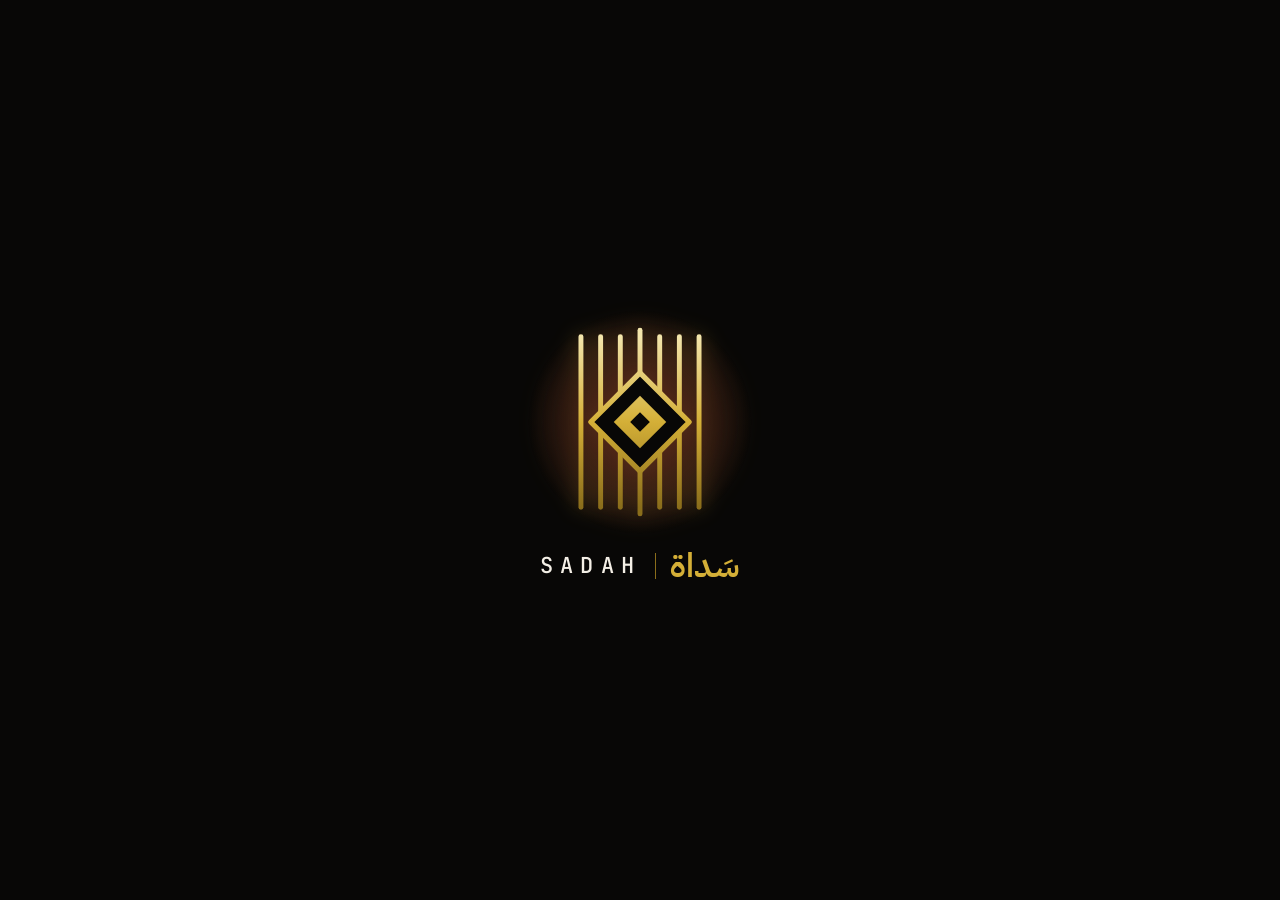
==== commit 4cf17954: "UI: Royal Obsidian theme, Loom Core logo + 2.2 s intro, agent trace panel Co-Authored-By: Claude Son" ====
--- a/ui/index.html
+++ b/ui/index.html
@@ -4,18 +4,41 @@
   <meta charset="utf-8" />
   <meta name="viewport" content="width=device-width, initial-scale=1, viewport-fit=cover" />
   <meta name="google" content="notranslate" />
-  <meta name="theme-color" content="#15110F" />
+  <meta name="theme-color" content="#080706" />
   <title>سَداة · SADAH</title>
   <link rel="icon" href="/ui/logo.svg" type="image/svg+xml" />
   <link rel="preconnect" href="https://fonts.googleapis.com" />
   <link rel="preconnect" href="https://fonts.gstatic.com" crossorigin />
-  <link href="https://fonts.googleapis.com/css2?family=Cormorant+Garamond:wght@500;600&family=IBM+Plex+Sans+Arabic:wght@400;500;600&family=Reem+Kufi:wght@400..700&family=JetBrains+Mono:wght@400;500&display=swap" rel="stylesheet" />
+  <link href="https://fonts.googleapis.com/css2?family=IBM+Plex+Sans+Arabic:wght@400;500;600&family=JetBrains+Mono:wght@400;500&display=swap" rel="stylesheet" />
   <link rel="stylesheet" href="/ui/style.css" />
   <link rel="stylesheet" href="/ui/home.css" />
   <link rel="stylesheet" href="/ui/chat.css" />
   <link rel="stylesheet" href="/ui/cv.css" />
+  <link rel="stylesheet" href="/ui/trace.css" />
+  <link rel="stylesheet" href="/ui/intro.css" />
 </head>
 <body>
+  <div id="intro" class="intro-screen" aria-hidden="true">
+    <svg class="loom" viewBox="0 0 64 64">
+      <defs>
+        <linearGradient id="ig" gradientUnits="userSpaceOnUse" x1="0" y1="6" x2="0" y2="58"><stop offset="0" stop-color="#F3E5AB"/><stop offset=".5" stop-color="#D4AF37"/><stop offset="1" stop-color="#8A6D1B"/></linearGradient>
+        <radialGradient id="ip"><stop offset="0" stop-color="#4A0E17" stop-opacity=".95"/><stop offset="1" stop-color="#4A0E17" stop-opacity="0"/></radialGradient>
+      </defs>
+      <circle class="pulse" cx="32" cy="32" r="31" fill="url(#ip)" stroke="none"/>
+      <g>
+        <path class="th" pathLength="1" style="--i:0" d="M14 6V58"/><path class="th" pathLength="1" style="--i:1" d="M20 6V58"/>
+        <path class="th" pathLength="1" style="--i:2" d="M26 6V58"/><path class="th" pathLength="1" style="--i:3" d="M32 4V60"/>
+        <path class="th" pathLength="1" style="--i:4" d="M38 6V58"/><path class="th" pathLength="1" style="--i:5" d="M44 6V58"/>
+        <path class="th" pathLength="1" style="--i:6" d="M50 6V58"/>
+      </g>
+      <g class="core">
+        <path class="d-out" d="M32 17 47 32 32 47 17 32Z" fill="#080706" stroke="url(#ig)" stroke-width="1.6"/>
+        <path class="d-in" d="M32 24 40 32 32 40 24 32Z" fill="url(#ig)" stroke="none"/>
+        <path class="d-dot" d="M32 29 35 32 32 35 29 32Z" fill="#080706" stroke="none"/>
+      </g>
+    </svg>
+    <p class="intro-name"><b>سَداة</b><i></i><span>SADAH</span></p>
+  </div>
   <div class="band" aria-hidden="true"></div>
   <header class="topbar">
     <a class="brand" href="/" aria-label="SADAH سَداة">
@@ -24,7 +47,6 @@
     </a>
     <div class="top-actions">
       <button class="tb-new" data-new><svg viewBox="0 0 24 24"><path d="M12 5v14M5 12h14"/></svg><span data-t="newChat"></span></button>
-      <button id="btn-theme" class="tb-icon"><svg viewBox="0 0 24 24"><path d="M21 12.8A9 9 0 1 1 11.2 3a7 7 0 0 0 9.8 9.8z"/></svg></button>
       <button id="btn-lang" class="tb-icon lang"></button>
       <button id="btn-history" class="tb-icon" data-label="menu"><svg viewBox="0 0 24 24"><path d="M4 7h16M4 12h16M4 17h10"/></svg></button>
     </div>
@@ -79,7 +101,9 @@
     <b data-t="waking"></b><span data-t="wakingNote"></span>
   </div>
 
+  <script src="/ui/intro.js"></script>
   <script src="/ui/content.js"></script>
+  <script src="/ui/trace.js"></script>
   <script src="/ui/history.js"></script>
   <script src="/ui/home.js"></script>
   <script src="/ui/chat.js"></script>
--- a/ui/style.css
+++ b/ui/style.css
@@ -1,31 +1,27 @@
 /* SADAH · سَداة, the warp of the loom. A quiet luxury system: ivory or night ground, oxblood and gold,
    hairline gold rules, warp threads as the signature band, Reem Kufi for display. One reading column. */
-:root, [data-theme="light"] {
-  --wool: #f6f1e8; --surface: #fffcf6; --sunk: #eee6d8; --line: #e0d5c3; --rule: #a08454;
-  --ink: #1a1512; --ink-2: #5b5049; --ink-3: #74685e;
-  --accent: #6e1a26; --accent-deep: #521219; --accent-wash: #f1e3df; --gold: #b8924a; --gold-text: #7a5a1e; --ochre-text: #7a5a1e; --olive: #4f5e30;
-  --btn: #1a1512; --btn-hover: #33291f; --on-btn: #f6f1e8; --danger: #a3271b; --focus: #6e1a26;
-  --tag-bg: #1a1512; --tag-ink: #f6f1e8;
-  --night: #15110f; --night-2: #201915; --night-line: #3b3029; --night-ink: #efe6d8; --night-mute: #bfb09c; --night-gold: #d4b26a;
-  --shadow: 0 1px 0 rgba(26,21,18,.04), 0 22px 44px -28px rgba(26,21,18,.38);
+/* Royal Obsidian: one identity, no theme switch. Obsidian void, carbon surfaces on 1px hairlines, champagne gold, a crimson pulse. */
+:root {
+  --wool: #080706; --surface: #12100E; --sunk: #1a1613; --line: #26211D; --rule: #5a4a1f;
+  --ink: #F4EFE6; --ink-2: #8C8275; --ink-3: #8C8275;
+  --accent: #D4AF37; --accent-deep: #F3E5AB; --accent-wash: #1c1608; --gold: #D4AF37; --gold-text: #E0C068; --ochre-text: #E0C068; --olive: #a8b77f;
+  --btn: #D4AF37; --btn-hover: #F3E5AB; --on-btn: #080706; --danger: #F0A0A8; --focus: #F3E5AB;
+  --tag-bg: #12100E; --tag-ink: #F4EFE6; --crimson: #4A0E17;
+  --night: #12100E; --night-2: #1a1613; --night-line: #26211D; --night-ink: #F4EFE6; --night-mute: #8C8275; --night-gold: #D4AF37;
+  --shadow: 0 22px 48px -26px rgba(0,0,0,.9);
   --warp: repeating-linear-gradient(90deg, var(--gold) 0 1px, transparent 1px 6px);
-  --diamond: url("data:image/svg+xml,%3Csvg xmlns='http://www.w3.org/2000/svg' viewBox='0 0 10 10'%3E%3Cpath d='M5 0L10 5L5 10L0 5Z' fill='%23C9A45C'/%3E%3C/svg%3E");
-  --f-display: "Cormorant Garamond", "Reem Kufi", "Amiri", serif;
+  --diamond: url("data:image/svg+xml,%3Csvg xmlns='http://www.w3.org/2000/svg' viewBox='0 0 10 10'%3E%3Cpath d='M5 0L10 5L5 10L0 5Z' fill='%23D4AF37'/%3E%3C/svg%3E");
+  --f-display: "IBM Plex Sans Arabic", "Segoe UI", Tahoma, system-ui, sans-serif;
   --f-ui: "IBM Plex Sans Arabic", "Segoe UI", Tahoma, system-ui, sans-serif;
   --f-mono: "JetBrains Mono", ui-monospace, Consolas, monospace;
-  color-scheme: light;
-}
-[data-theme="dark"] {
-  --wool: #0f0c0a; --surface: #171210; --sunk: #211a16; --line: #2f261f; --rule: #7d6640;
-  --ink: #f2ebdf; --ink-2: #c7b9a6; --ink-3: #9e8f7d;
-  --accent: #d8b873; --accent-deep: #e8cf95; --accent-wash: #2a1f14; --gold: #c9a45c; --gold-text: #d9bc7a; --ochre-text: #d9bc7a; --olive: #a8b77f;
-  --btn: #c9a45c; --btn-hover: #d8b873; --on-btn: #15110f; --danger: #f08070; --focus: #d8b873;
-  --tag-bg: #241c17; --tag-ink: #f2ebdf;
-  --shadow: 0 22px 48px -26px rgba(0,0,0,.85);
   color-scheme: dark;
 }
 * { box-sizing: border-box; margin: 0; }
 html, body { height: 100%; background: var(--wool); color: var(--ink); }
+/* Deep Crimson Pulse: a slow glow behind everything */
+body::before { content: ""; position: fixed; inset: 0; z-index: -1; pointer-events: none; animation: pulse 8s ease-in-out infinite;
+  background: radial-gradient(70% 50% at 50% -5%, rgba(74,14,23,.65), transparent 72%); }
+@keyframes pulse { 50% { opacity: .45; } }
 body { font: 400 16px/1.85 var(--f-ui); -webkit-font-smoothing: antialiased; overflow: hidden; display: flex; flex-direction: column; transition: background .3s, color .3s; }
 button, select { font: inherit; color: inherit; background: none; border: 0; cursor: pointer; }
 :focus-visible { outline: 2px solid var(--focus); outline-offset: 3px; }
@@ -95,7 +91,7 @@
 body.chatting .dock { display: block; } body.chatting .home { display: none; }
 
 /* Waking screen: night and gold in both themes */
-.wake { position: fixed; inset: 0; z-index: 80; display: none; flex-direction: column; align-items: center; justify-content: center; gap: 8px; background: #0f0c0a; text-align: center; padding: 24px; }
+.wake { position: fixed; inset: 0; z-index: 80; display: none; flex-direction: column; align-items: center; justify-content: center; gap: 8px; background: #080706; text-align: center; padding: 24px; }
 .wake.on { display: flex; }
 .wake::before, .wake::after { content: ""; position: absolute; inset-inline: 0; height: 9px; background: repeating-linear-gradient(90deg, #c9a45c 0 1px, transparent 1px 6px); opacity: .7; }
 .wake::before { top: 0; border-top: 2px solid #c9a45c; } .wake::after { bottom: 0; border-bottom: 2px solid #c9a45c; }
--- a/ui/home.css
+++ b/ui/home.css
@@ -48,7 +48,7 @@
 .cell:hover { background: var(--night-2); }
 .cell .lbl { display: flex; align-items: center; gap: 7px; font-size: 12.5px; font-weight: 500; color: var(--night-mute); }
 .cell .lbl svg { width: 16px; height: 16px; color: var(--night-gold); }
-.cell .val { font: 500 42px/1.2 var(--f-display); color: var(--night-gold); font-variant-numeric: lining-nums tabular-nums; margin-top: 6px; }
+.cell .val { font: 500 36px/1.3 var(--f-mono); color: var(--night-gold); font-variant-numeric: lining-nums tabular-nums; margin-top: 6px; }
 .cell .val.gold { color: var(--night-ink); }
 .cell .sub { font-size: 13px; color: var(--night-mute); }
 .cell .sub bdi { direction: ltr; unicode-bidi: isolate; }
--- a/ui/chat.css
+++ b/ui/chat.css
@@ -14,11 +14,9 @@
 
 /* Skill badge: a hairline tag, one jewel tone per skill, always with its label */
 .badge { --c: var(--ink-2); font: 600 11.5px var(--f-ui); letter-spacing: 0; color: var(--c); padding: 0 8px; line-height: 22px; border: 1px solid var(--c); }
-.badge[data-i="web"] { --c: #2f4f7a; } .badge[data-i="code"] { --c: #5b3f86; } .badge[data-i="weather"] { --c: #1f6170; }
+.badge[data-i="web"] { --c: #8cb6e0; } .badge[data-i="code"] { --c: #b9a2ea; } .badge[data-i="weather"] { --c: #7cc6df; }
 .badge[data-i="currency"], .badge[data-i="python"] { --c: var(--gold-text); } .badge[data-i="prayer"] { --c: var(--olive); }
-.badge[data-i="translate"] { --c: var(--accent); } .badge[data-i="datetime"], .badge[data-i="units"] { --c: #6d4c2a; }
-[data-theme="dark"] .badge[data-i="web"] { --c: #8cb6e0; } [data-theme="dark"] .badge[data-i="code"] { --c: #b9a2ea; }
-[data-theme="dark"] .badge[data-i="weather"] { --c: #7cc6df; } [data-theme="dark"] .badge[data-i="datetime"], [data-theme="dark"] .badge[data-i="units"] { --c: #d9b98c; }
+.badge[data-i="translate"] { --c: var(--accent); } .badge[data-i="datetime"], .badge[data-i="units"] { --c: #d9b98c; }
 
 .code { margin: 14px 0; border: 1px solid #3b3029; background: #15110f; color: #efe6d8; direction: ltr; overflow: hidden; }
 .code header { display: flex; justify-content: space-between; align-items: center; padding: 4px 8px 4px 14px; font: 500 12px var(--f-mono);
--- a/ui/trace.css
+++ b/ui/trace.css
@@ -0,0 +1,21 @@
+/* Trace panel: a dark card with a hairline gold frame, closed by default. Agent names and numbers in JetBrains Mono. */
+.trace { margin-top: 14px; background: #0d0b09; border: 1px solid #8A6D1B; font-size: 13px; }
+.trace summary { display: flex; flex-wrap: wrap; align-items: center; gap: 6px 10px; padding: 7px 12px; cursor: pointer; list-style: none; color: var(--ink-2); }
+.trace summary::-webkit-details-marker { display: none; }
+.trace summary::before { content: ""; width: 7px; height: 7px; background: #D4AF37; transform: rotate(45deg); flex-shrink: 0; }
+.trace[open] summary { border-bottom: 1px solid var(--line); }
+.tr-lbl { font-weight: 600; color: #F3E5AB; }
+.trace code { font: 500 12px var(--f-mono); color: var(--ink); direction: ltr; unicode-bidi: isolate; }
+.tr-badge { font-weight: 600; padding: 0 8px; line-height: 22px; border: 1px solid; }
+.tr-badge.ok { color: #F3E5AB; border-color: #D4AF37; background: rgba(212,175,55,.1); }
+.tr-badge.mid { color: var(--ink-2); border-color: var(--line); }
+.tr-badge.bad { color: #F0A0A8; border-color: #8a2d3a; background: #4A0E17; }
+.tr-num { margin-inline-start: auto; font: 500 12px var(--f-mono); color: var(--ink-2); direction: ltr; }
+.tr-body { padding: 10px 12px 12px; }
+.tr-body dl { display: grid; grid-template-columns: max-content 1fr; gap: 6px 16px; align-items: center; }
+.tr-body dt { color: var(--ink-2); } .tr-body dd { display: flex; flex-wrap: wrap; align-items: center; gap: 6px 8px; margin: 0; }
+.tr-bar { width: 140px; height: 4px; background: var(--line); } .tr-bar i { display: block; height: 100%; background: linear-gradient(90deg, #8A6D1B, #F3E5AB); }
+.tr-steps { list-style: none; margin: 12px 0 0; padding: 10px 0 0; border-top: 1px solid var(--line); display: grid; gap: 3px; max-height: 220px; overflow-y: auto; }
+.tr-steps li { display: flex; gap: 10px; align-items: baseline; color: var(--ink-2); line-height: 1.6; }
+.tr-steps code { flex: 0 0 104px; color: #D9BC7A; } .tr-steps li.warn span { color: #F0A0A8; }
+@media (max-width: 640px) { .tr-num { margin-inline-start: 0; } .tr-steps code { flex-basis: 84px; } }
--- a/ui/intro.css
+++ b/ui/intro.css
@@ -0,0 +1,22 @@
+/* Intro sequence, 2.2 s on the compositor (transform / opacity only, so it holds 60 fps):
+   0.0–0.7 s the gold threads are drawn · 0.7–1.5 s the diamond core forms with a pulse · 1.5–2.2 s the name appears. */
+.intro-screen { position: fixed; inset: 0; z-index: 100; display: flex; flex-direction: column; align-items: center; justify-content: center; gap: 22px;
+  background: #080706; transition: opacity .4s ease; cursor: pointer; }
+.intro-screen.out { opacity: 0; pointer-events: none; }
+.loom { width: min(46vw, 210px); height: auto; overflow: visible; }
+.loom .th { fill: none; stroke: url(#ig); stroke-width: 1.5; stroke-dasharray: 1; stroke-dashoffset: 1; animation: draw .34s cubic-bezier(.4,0,.2,1) calc(var(--i) * .06s) forwards; }
+.loom .core path { transform-box: fill-box; transform-origin: center; opacity: 0; animation: form .55s cubic-bezier(.2,.9,.25,1.2) forwards; }
+.loom .d-out { animation-delay: .7s; } .loom .d-in { animation-delay: .95s; } .loom .d-dot { animation-delay: 1.2s; }
+.loom .pulse { transform-box: fill-box; transform-origin: center; opacity: 0; animation: bloom .9s ease-out .7s forwards, beat 1.6s ease-in-out 1.6s infinite; }
+.loom { filter: drop-shadow(0 0 0 rgba(212,175,55,0)); animation: glow .8s ease-out .8s forwards; }
+.intro-name { display: flex; align-items: center; gap: 14px; opacity: 0; transform: translateY(8px); animation: name .7s ease-out 1.5s forwards; color: #F4EFE6; }
+.intro-name b { font: 600 34px/1 "IBM Plex Sans Arabic", sans-serif; color: #D4AF37; }
+.intro-name i { width: 1px; height: 26px; background: #8A6D1B; }
+.intro-name span { font: 500 22px/1 "JetBrains Mono", monospace; letter-spacing: .32em; }
+@keyframes draw { to { stroke-dashoffset: 0; } }
+@keyframes form { from { opacity: 0; transform: scale(.2) rotate(45deg); } to { opacity: 1; transform: none; } }
+@keyframes bloom { to { opacity: .9; transform: scale(1.1); } }
+@keyframes beat { 50% { opacity: .55; transform: scale(1.04); } }
+@keyframes glow { to { filter: drop-shadow(0 0 10px rgba(212,175,55,.45)); } }
+@keyframes name { to { opacity: 1; transform: none; } }
+@media (prefers-reduced-motion: reduce) { .intro-screen { display: none; } }
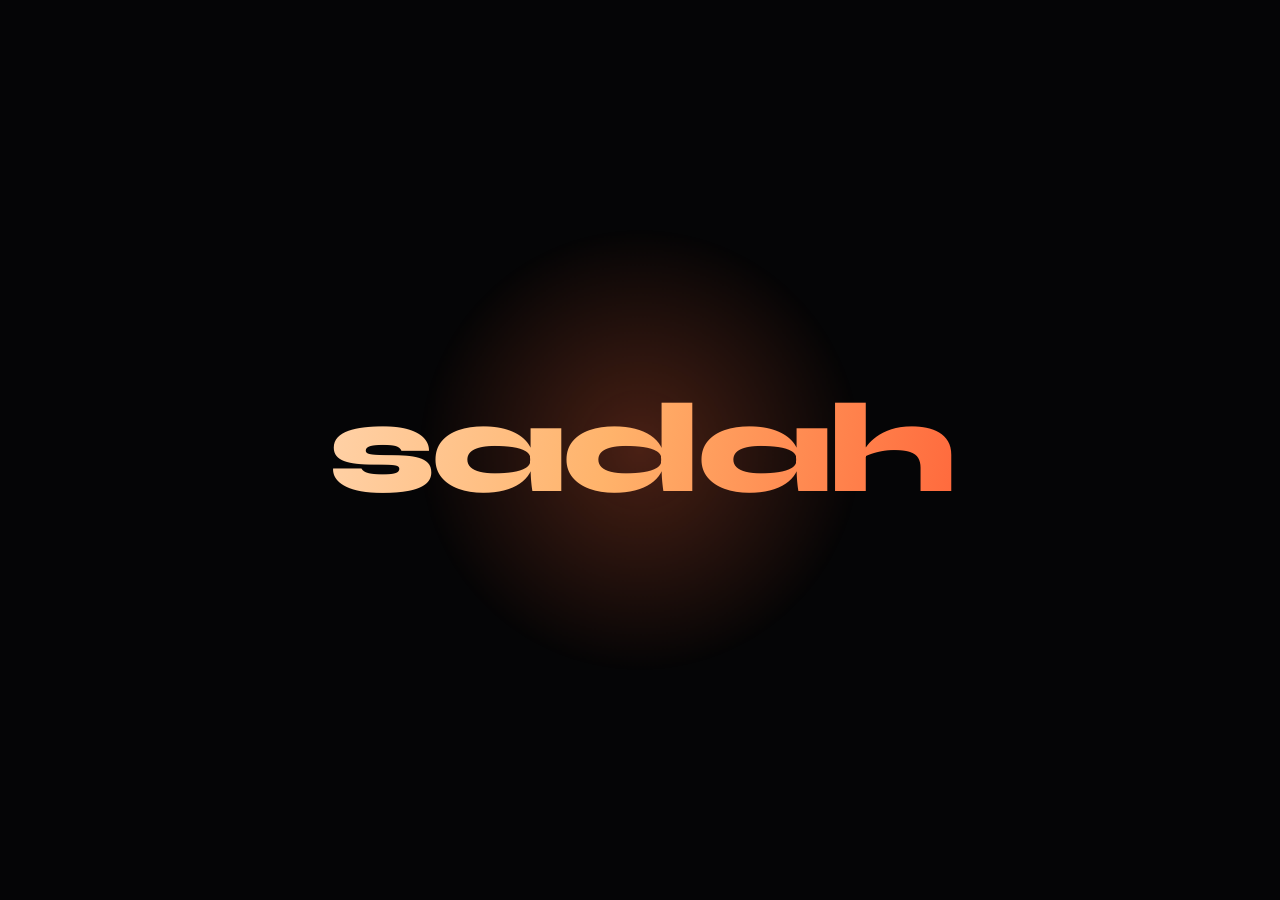
==== commit 9266d5e3: "Rebrand: sadah identity (void black, ivory, ember), particle hero, restyled chat and builder Home no" ====
--- a/ui/index.html
+++ b/ui/index.html
@@ -4,44 +4,24 @@
   <meta charset="utf-8" />
   <meta name="viewport" content="width=device-width, initial-scale=1, viewport-fit=cover" />
   <meta name="google" content="notranslate" />
-  <meta name="theme-color" content="#080706" />
-  <title>سَداة · SADAH</title>
+  <meta name="theme-color" content="#050506" />
+  <title>sadah · ابنِ موقعك بالعربي</title>
   <link rel="icon" href="/ui/logo.svg" type="image/svg+xml" />
   <link rel="preconnect" href="https://fonts.googleapis.com" />
   <link rel="preconnect" href="https://fonts.gstatic.com" crossorigin />
-  <link href="https://fonts.googleapis.com/css2?family=IBM+Plex+Sans+Arabic:wght@400;500;600&family=JetBrains+Mono:wght@400;500&display=swap" rel="stylesheet" />
+  <link href="https://fonts.googleapis.com/css2?family=Alexandria:wght@200;300;400;500;600;700&family=Syne:wght@800&family=JetBrains+Mono:wght@400;500&display=swap" rel="stylesheet" />
   <link rel="stylesheet" href="/ui/style.css" />
   <link rel="stylesheet" href="/ui/home.css" />
   <link rel="stylesheet" href="/ui/chat.css" />
   <link rel="stylesheet" href="/ui/cv.css" />
   <link rel="stylesheet" href="/ui/trace.css" />
   <link rel="stylesheet" href="/ui/intro.css" />
+  <link rel="stylesheet" href="/ui/hero.css" />
 </head>
 <body>
-  <div id="intro" class="intro-screen" aria-hidden="true">
-    <svg class="loom" viewBox="0 0 64 64">
-      <defs>
-        <linearGradient id="ig" gradientUnits="userSpaceOnUse" x1="0" y1="6" x2="0" y2="58"><stop offset="0" stop-color="#F3E5AB"/><stop offset=".5" stop-color="#D4AF37"/><stop offset="1" stop-color="#8A6D1B"/></linearGradient>
-        <radialGradient id="ip"><stop offset="0" stop-color="#4A0E17" stop-opacity=".95"/><stop offset="1" stop-color="#4A0E17" stop-opacity="0"/></radialGradient>
-      </defs>
-      <circle class="pulse" cx="32" cy="32" r="31" fill="url(#ip)" stroke="none"/>
-      <g>
-        <path class="th" pathLength="1" style="--i:0" d="M14 6V58"/><path class="th" pathLength="1" style="--i:1" d="M20 6V58"/>
-        <path class="th" pathLength="1" style="--i:2" d="M26 6V58"/><path class="th" pathLength="1" style="--i:3" d="M32 4V60"/>
-        <path class="th" pathLength="1" style="--i:4" d="M38 6V58"/><path class="th" pathLength="1" style="--i:5" d="M44 6V58"/>
-        <path class="th" pathLength="1" style="--i:6" d="M50 6V58"/>
-      </g>
-      <g class="core">
-        <path class="d-out" d="M32 17 47 32 32 47 17 32Z" fill="#080706" stroke="url(#ig)" stroke-width="1.6"/>
-        <path class="d-in" d="M32 24 40 32 32 40 24 32Z" fill="url(#ig)" stroke="none"/>
-        <path class="d-dot" d="M32 29 35 32 32 35 29 32Z" fill="#080706" stroke="none"/>
-      </g>
-    </svg>
-    <p class="intro-name"><b>سَداة</b><i></i><span>SADAH</span></p>
-  </div>
-  <div class="band" aria-hidden="true"></div>
+  <div id="intro" class="intro-screen" aria-hidden="true"><p class="intro-word">sadah</p></div>
   <header class="topbar">
-    <a class="brand" href="/" aria-label="SADAH سَداة">
+    <a class="brand" href="/" aria-label="sadah">
       <img src="/ui/logo.svg" alt="" class="mark" />
       <span class="word"><b data-t="brand"></b><small data-t="tagline"></small></span>
     </a>
@@ -63,10 +43,15 @@
 
   <main id="main">
     <section class="home">
+      <div class="hero" id="hero">
+        <canvas id="stage" aria-hidden="true"></canvas>
+      </div>
+      <p id="caption" class="caption" aria-live="off"></p>
+      <div class="hero-copy">
+        <p class="hero-title">من جملة عربية <em>إلى موقع يعمل</em></p>
+        <a class="hero-cta" href="/builder"><span data-t="build"></span><svg viewBox="0 0 24 24"><path d="M19 12H5M11 6l-6 6 6 6"/></svg></a>
+      </div>
       <div class="intro">
-        <p class="dateline"><span id="hello"></span><span class="sep" aria-hidden="true">·</span><span id="hijri"></span><span class="sep" aria-hidden="true">·</span>
-          <label class="city"><svg viewBox="0 0 24 24"><path d="M12 21s-7-6.2-7-11a7 7 0 1 1 14 0c0 4.8-7 11-7 11z"/><circle cx="12" cy="10" r="2.5"/></svg>
-            <span class="sr" data-t="city"></span><select id="city"></select></label></p>
         <h1 data-t="ask"></h1>
       </div>
       <div id="home-slot" class="home-slot"></div>
@@ -76,7 +61,11 @@
         <div id="examples" class="examples"></div>
       </div>
       <section class="board" aria-labelledby="board-title">
-        <h2 id="board-title" data-t="board"></h2>
+        <div class="board-head"><h2 id="board-title" data-t="board"></h2>
+        <p class="dateline"><span id="hello"></span><span class="sep" aria-hidden="true">·</span><span id="hijri"></span><span class="sep" aria-hidden="true">·</span>
+          <label class="city"><svg viewBox="0 0 24 24"><path d="M12 21s-7-6.2-7-11a7 7 0 1 1 14 0c0 4.8-7 11-7 11z"/><circle cx="12" cy="10" r="2.5"/></svg>
+            <span class="sr" data-t="city"></span><select id="city"></select></label></p>
+        </div>
         <div class="board-row">
           <button class="cell" id="tile-weather"></button>
           <button class="cell" id="tile-prayer"></button>
@@ -109,5 +98,6 @@
   <script src="/ui/chat.js"></script>
   <script src="/ui/cv.js"></script>
   <script src="/ui/wake.js"></script>
+  <script src="/ui/hero.js"></script>
 </body>
 </html>
--- a/ui/style.css
+++ b/ui/style.css
@@ -1,46 +1,37 @@
-/* SADAH · سَداة, the warp of the loom. A quiet luxury system: ivory or night ground, oxblood and gold,
-   hairline gold rules, warp threads as the signature band, Reem Kufi for display. One reading column. */
-/* Royal Obsidian: one identity, no theme switch. Obsidian void, carbon surfaces on 1px hairlines, champagne gold, a crimson pulse. */
+/* sadah: void black, ivory ink, one ember accent. Alexandria for Arabic, Syne for the wordmark. Motion is part of the identity (hero.js). */
 :root {
-  --wool: #080706; --surface: #12100E; --sunk: #1a1613; --line: #26211D; --rule: #5a4a1f;
-  --ink: #F4EFE6; --ink-2: #8C8275; --ink-3: #8C8275;
-  --accent: #D4AF37; --accent-deep: #F3E5AB; --accent-wash: #1c1608; --gold: #D4AF37; --gold-text: #E0C068; --ochre-text: #E0C068; --olive: #a8b77f;
-  --btn: #D4AF37; --btn-hover: #F3E5AB; --on-btn: #080706; --danger: #F0A0A8; --focus: #F3E5AB;
-  --tag-bg: #12100E; --tag-ink: #F4EFE6; --crimson: #4A0E17;
-  --night: #12100E; --night-2: #1a1613; --night-line: #26211D; --night-ink: #F4EFE6; --night-mute: #8C8275; --night-gold: #D4AF37;
-  --shadow: 0 22px 48px -26px rgba(0,0,0,.9);
-  --warp: repeating-linear-gradient(90deg, var(--gold) 0 1px, transparent 1px 6px);
-  --diamond: url("data:image/svg+xml,%3Csvg xmlns='http://www.w3.org/2000/svg' viewBox='0 0 10 10'%3E%3Cpath d='M5 0L10 5L5 10L0 5Z' fill='%23D4AF37'/%3E%3C/svg%3E");
-  --f-display: "IBM Plex Sans Arabic", "Segoe UI", Tahoma, system-ui, sans-serif;
-  --f-ui: "IBM Plex Sans Arabic", "Segoe UI", Tahoma, system-ui, sans-serif;
+  --wool: #050506; --surface: #0C0C0E; --sunk: #131316; --line: #1E1D1B; --rule: #2E2C29;
+  --ink: #F3EEE6; --ink-2: #8F8A82; --ink-3: #8F8A82;
+  --accent: #FFB36B; --accent-deep: #FFD2A8; --accent-wash: #1A120A; --gold: #FFB36B; --gold-text: #FFB36B; --ochre-text: #FFB36B; --olive: #A8B77F;
+  --ember: #FF6A3D;
+  --btn: #F3EEE6; --btn-hover: #FFFFFF; --on-btn: #050506; --danger: #FF9A8A; --focus: #FFB36B;
+  --tag-bg: #0C0C0E; --tag-ink: #F3EEE6; --crimson: #2A1209;
+  --night: #0C0C0E; --night-2: #131316; --night-line: #1E1D1B; --night-ink: #F3EEE6; --night-mute: #8F8A82; --night-gold: #FFB36B;
+  --shadow: 0 30px 70px -40px rgba(0,0,0,.95);
+  --f-display: "Alexandria", "Segoe UI", Tahoma, system-ui, sans-serif;
+  --f-ui: "Alexandria", "Segoe UI", Tahoma, system-ui, sans-serif;
+  --f-word: "Syne", "Alexandria", system-ui, sans-serif;
   --f-mono: "JetBrains Mono", ui-monospace, Consolas, monospace;
   color-scheme: dark;
 }
 * { box-sizing: border-box; margin: 0; }
 html, body { height: 100%; background: var(--wool); color: var(--ink); }
-/* Deep Crimson Pulse: a slow glow behind everything */
-body::before { content: ""; position: fixed; inset: 0; z-index: -1; pointer-events: none; animation: pulse 8s ease-in-out infinite;
-  background: radial-gradient(70% 50% at 50% -5%, rgba(74,14,23,.65), transparent 72%); }
-@keyframes pulse { 50% { opacity: .45; } }
 body { font: 400 16px/1.85 var(--f-ui); -webkit-font-smoothing: antialiased; overflow: hidden; display: flex; flex-direction: column; transition: background .3s, color .3s; }
 button, select { font: inherit; color: inherit; background: none; border: 0; cursor: pointer; }
 :focus-visible { outline: 2px solid var(--focus); outline-offset: 3px; }
 svg { width: 20px; height: 20px; flex-shrink: 0; fill: none; stroke: currentColor; stroke-width: 1.6; stroke-linecap: round; stroke-linejoin: round; }
 .sr { position: absolute; width: 1px; height: 1px; overflow: hidden; clip-path: inset(50%); }
-/* Warp band: the loom beam (a gold rule) with its threads hanging beneath */
-.band { height: 9px; flex-shrink: 0; border-top: 2px solid var(--gold); background: var(--warp); opacity: .8; }
 
 /* Top bar */
 .topbar { flex-shrink: 0; display: flex; align-items: center; justify-content: space-between; gap: 12px;
   padding: 12px clamp(16px, 4vw, 40px); border-bottom: 1px solid var(--line); background: var(--wool); }
 .brand { display: flex; align-items: center; gap: 13px; text-decoration: none; color: var(--ink); min-width: 0; }
-.brand .mark { width: 40px; height: 40px; }
+.brand .mark { width: 38px; height: 38px; }
 .brand .word { display: flex; flex-direction: column; line-height: 1.1; min-width: 0; }
-.brand .word b { font: 600 27px/1.05 var(--f-display); color: var(--accent); }
-html[lang="en"] .brand .word b { font-size: 25px; letter-spacing: .26em; }
+.brand .word b { font: 800 28px/1.05 var(--f-word); letter-spacing: -.04em; direction: ltr; color: var(--ink); }
 .brand .word small { font-size: 11.5px; font-weight: 500; color: var(--ink-2); white-space: nowrap; margin-top: 2px; }
 .top-actions { display: flex; align-items: center; gap: 6px; }
-.tb-new { display: inline-flex; align-items: center; gap: 8px; height: 42px; padding: 0 18px; background: var(--btn); color: var(--on-btn);
+.tb-new { display: inline-flex; align-items: center; gap: 8px; height: 42px; padding: 0 18px; border-radius: 99px; background: var(--btn); color: var(--on-btn);
   font-weight: 600; font-size: 14px; transition: background .2s; }
 .tb-new:hover { background: var(--btn-hover); }
 .tb-new svg { width: 17px; height: 17px; }
@@ -77,7 +68,7 @@
 /* Composer: an ivory card on a hairline, at home and in the dock */
 main { flex: 1; overflow-y: auto; overflow-x: hidden; padding: 0 clamp(16px, 4vw, 40px) 48px; }
 .composer { display: flex; align-items: flex-end; gap: 8px; padding: 8px; background: var(--surface); border: 1px solid var(--rule); box-shadow: var(--shadow); transition: border-color .2s, box-shadow .2s; }
-.composer:focus-within { border-color: var(--gold); box-shadow: var(--shadow), 0 0 0 3px rgba(201,164,92,.22); }
+.composer:focus-within { border-color: var(--gold); box-shadow: var(--shadow), 0 0 0 3px rgba(255,179,107,.22); }
 .composer textarea { flex: 1; min-width: 0; resize: none; border: 0; outline: none; background: transparent; color: var(--ink);
   font: 400 17px/1.7 var(--f-ui); padding: 9px 12px; max-height: 200px; }
 .composer textarea::placeholder { color: var(--ink-3); }
@@ -91,14 +82,27 @@
 body.chatting .dock { display: block; } body.chatting .home { display: none; }
 
 /* Waking screen: night and gold in both themes */
-.wake { position: fixed; inset: 0; z-index: 80; display: none; flex-direction: column; align-items: center; justify-content: center; gap: 8px; background: #080706; text-align: center; padding: 24px; }
+.wake { position: fixed; inset: 0; z-index: 80; display: none; flex-direction: column; align-items: center; justify-content: center; gap: 8px; background: #050506; text-align: center; padding: 24px; }
 .wake.on { display: flex; }
-.wake::before, .wake::after { content: ""; position: absolute; inset-inline: 0; height: 9px; background: repeating-linear-gradient(90deg, #c9a45c 0 1px, transparent 1px 6px); opacity: .7; }
-.wake::before { top: 0; border-top: 2px solid #c9a45c; } .wake::after { bottom: 0; border-bottom: 2px solid #c9a45c; }
-.wake-mark { width: 88px; height: 88px; margin-bottom: 16px; outline: 1px solid rgba(201,164,92,.45); outline-offset: 8px; animation: breathe 2.6s ease-in-out infinite; }
-.wake b { font: 600 30px var(--f-display); color: #d8b873; } .wake span { color: #c7b9a6; font-size: 14.5px; max-width: 320px; }
-@keyframes breathe { 50% { outline-offset: 14px; outline-color: rgba(201,164,92,.15); } }
+.wake-mark { width: 88px; height: 88px; margin-bottom: 16px; border-radius: 22px; outline: 1px solid rgba(255,179,107,.35); outline-offset: 8px; animation: breathe 2.6s ease-in-out infinite; }
+.wake b { font: 800 34px var(--f-word); letter-spacing: -.03em; direction: ltr; color: #FFB36B; } .wake span { color: #A8A39A; font-size: 14.5px; max-width: 320px; }
+@keyframes breathe { 50% { outline-offset: 14px; outline-color: rgba(255,179,107,.15); } }
 @keyframes rise { from { opacity: 0; transform: translateY(8px); } }
 ::-webkit-scrollbar { width: 10px; } ::-webkit-scrollbar-thumb { background: var(--line); }
 @media (max-width: 640px) { .tb-new span, .brand .word small { display: none; } .tb-new { width: 42px; padding: 0; justify-content: center; } .top-actions { gap: 2px; } }
 @media (prefers-reduced-motion: reduce) { *, *::before, *::after { animation: none !important; transition: none !important; } }
+
+/* Shape language: soft radii, hairlines, no ornaments */
+.composer { border-radius: 20px; background: var(--surface); }
+.composer:focus-within { box-shadow: var(--shadow), 0 0 0 3px rgba(255,179,107,.18); }
+.send { border-radius: 14px; }
+.pill { border-radius: 99px; } .pill.on { background: var(--ink); color: var(--on-btn); }
+.drawer-row, .src, .badge { border-radius: 12px; } .badge { border-radius: 99px; }
+.drawer { border-radius: 0; background: var(--surface); }
+.board-row { border: 1px solid var(--line); outline: 0; border-radius: 22px; padding: 6px; background: var(--surface); }
+.board-row::before { display: none; }
+.cell { border-radius: 16px; }
+.code { border-radius: 14px; border-color: var(--line); }
+.example:hover { padding-inline-start: 8px; }
+.hist-row, .mini { border-radius: 10px; }
+.tb-icon { border-radius: 12px; }
--- a/ui/home.css
+++ b/ui/home.css
@@ -41,8 +41,8 @@
 .board { margin-top: 44px; }
 .board h2 { font: 600 24px/1.2 var(--f-display); color: var(--ink); margin-bottom: 12px; text-align: center; }
 .board-row { position: relative; display: grid; grid-template-columns: repeat(3, 1fr); background: var(--night); color: var(--night-ink); padding: 15px 6px 6px;
-  border: 1px solid #8c7240; outline: 1px solid rgba(201,164,92,.28); outline-offset: -7px; box-shadow: var(--shadow); }
-.board-row::before { content: ""; position: absolute; inset: 7px 7px auto; height: 7px; background: repeating-linear-gradient(90deg, #c9a45c 0 1px, transparent 1px 6px); opacity: .55; }
+  border: 1px solid #2E2C29; outline: 1px solid rgba(255,179,107,.28); outline-offset: -7px; box-shadow: var(--shadow); }
+.board-row::before { content: ""; position: absolute; inset: 7px 7px auto; height: 7px; background: repeating-linear-gradient(90deg, #FFB36B 0 1px, transparent 1px 6px); opacity: .55; }
 .cell { display: flex; flex-direction: column; align-items: center; gap: 0; padding: 16px 18px 18px; text-align: center; min-width: 0; color: inherit; transition: background .2s; }
 .cell + .cell { border-inline-start: 1px solid var(--night-line); }
 .cell:hover { background: var(--night-2); }
@@ -53,7 +53,7 @@
 .cell .sub { font-size: 13px; color: var(--night-mute); }
 .cell .sub bdi { direction: ltr; unicode-bidi: isolate; }
 .cell .na { font-size: 13px; color: var(--night-mute); margin-top: 10px; }
-.shimmer { display: block; height: 30px; width: 70%; margin-top: 10px; background: linear-gradient(90deg, #201915, #3b3029, #201915); background-size: 200% 100%; animation: shine 1.4s infinite; }
+.shimmer { display: block; height: 30px; width: 70%; margin-top: 10px; background: linear-gradient(90deg, #16161A, #26252A, #16161A); background-size: 200% 100%; animation: shine 1.4s infinite; }
 .shimmer.short { height: 12px; width: 45%; }
 @keyframes shine { to { background-position: -200% 0; } }
 .own { display: flex; align-items: center; justify-content: center; gap: 12px; margin-top: 36px; font-size: 13px; font-weight: 500; color: var(--ink-2); line-height: 1.7; text-align: center; }
--- a/ui/chat.css
+++ b/ui/chat.css
@@ -1,8 +1,8 @@
-/* Conversation: your question as a night tag edged in gold, SADAH's answer set like a printed page. */
+/* Conversation: your question as a soft tag, the answer as plain reading text. */
 .thread { display: none; max-width: 760px; margin: 0 auto; flex-direction: column; gap: 34px; padding: 28px 0 12px; }
 body.chatting .thread { display: flex; }
-.msg-user { align-self: flex-end; max-width: 82%; padding: 11px 18px; background: var(--tag-bg); color: var(--tag-ink); font-weight: 400;
-  white-space: pre-wrap; border: 1px solid var(--rule); border-inline-end: 2px solid var(--gold); animation: rise .25s both; }
+.msg-user { align-self: flex-end; max-width: 82%; padding: 11px 18px; background: var(--sunk); color: var(--tag-ink); font-weight: 400;
+  white-space: pre-wrap; border: 1px solid var(--rule); border-radius: 18px 18px 18px 4px; animation: rise .25s both; }
 .msg-bot { display: flex; flex-direction: column; gap: 8px; animation: rise .3s both; }
 .bot-meta { display: flex; align-items: center; gap: 10px; font: 600 17px var(--f-display); color: var(--accent); }
 html[lang="en"] .bot-meta { letter-spacing: .2em; }
@@ -16,12 +16,12 @@
 .badge { --c: var(--ink-2); font: 600 11.5px var(--f-ui); letter-spacing: 0; color: var(--c); padding: 0 8px; line-height: 22px; border: 1px solid var(--c); }
 .badge[data-i="web"] { --c: #8cb6e0; } .badge[data-i="code"] { --c: #b9a2ea; } .badge[data-i="weather"] { --c: #7cc6df; }
 .badge[data-i="currency"], .badge[data-i="python"] { --c: var(--gold-text); } .badge[data-i="prayer"] { --c: var(--olive); }
-.badge[data-i="translate"] { --c: var(--accent); } .badge[data-i="datetime"], .badge[data-i="units"] { --c: #d9b98c; }
+.badge[data-i="translate"] { --c: var(--accent); } .badge[data-i="datetime"], .badge[data-i="units"] { --c: #FFD2A8; }
 
-.code { margin: 14px 0; border: 1px solid #3b3029; background: #15110f; color: #efe6d8; direction: ltr; overflow: hidden; }
+.code { margin: 14px 0; border: 1px solid #26252A; background: #0C0C0E; color: #F3EEE6; direction: ltr; overflow: hidden; }
 .code header { display: flex; justify-content: space-between; align-items: center; padding: 4px 8px 4px 14px; font: 500 12px var(--f-mono);
-  color: #d4b26a; border-bottom: 1px solid #3b3029; }
-.code header .mini { color: #bfb09c; } .code header .mini:hover { background: #201915; color: #efe6d8; }
+  color: #FFB36B; border-bottom: 1px solid #26252A; }
+.code header .mini { color: #A8A39A; } .code header .mini:hover { background: #16161A; color: #F3EEE6; }
 .code pre { margin: 0; padding: 14px 16px; overflow-x: auto; font: 13.5px/1.7 var(--f-mono); text-align: left; }
 .src { display: inline-flex; align-items: center; gap: 6px; margin-top: 10px; padding: 3px 12px; font: 500 13px var(--f-ui);
   color: var(--ink); text-decoration: none; border: 1px solid var(--line); background: var(--surface); transition: border-color .2s; }
--- a/ui/cv.css
+++ b/ui/cv.css
@@ -23,7 +23,7 @@
 .cv-f { display: flex; flex-direction: column; gap: 4px; font-size: 12.5px; font-weight: 600; color: var(--ink-2); }
 .cv-f.wide { grid-column: 1 / -1; }
 .cv-f input, .cv-f textarea { font: 400 15px/1.7 var(--f-ui); color: var(--ink); background: var(--surface); border: 1px solid var(--rule); border-radius: 0; padding: 8px 11px; resize: vertical; }
-.cv-f input:focus, .cv-f textarea:focus { outline: none; border-color: var(--gold); box-shadow: 0 0 0 3px rgba(201,164,92,.22); }
+.cv-f input:focus, .cv-f textarea:focus { outline: none; border-color: var(--gold); box-shadow: 0 0 0 3px rgba(255,179,107,.22); }
 .cv-actions { display: flex; flex-wrap: wrap; align-items: center; justify-content: space-between; gap: 10px; margin-top: 18px; }
 .cv-lang { font-size: 14px; font-weight: 500; color: var(--ink-2); display: flex; gap: 6px; align-items: center; }
 .cv-lang select { border: 1px solid var(--rule); padding: 4px 8px; background: var(--surface); }
--- a/ui/trace.css
+++ b/ui/trace.css
@@ -1,21 +1,21 @@
 /* Trace panel: a dark card with a hairline gold frame, closed by default. Agent names and numbers in JetBrains Mono. */
-.trace { margin-top: 14px; background: #0d0b09; border: 1px solid #8A6D1B; font-size: 13px; }
+.trace { margin-top: 14px; background: #050506; border: 1px solid #8A6A3A; font-size: 13px; }
 .trace summary { display: flex; flex-wrap: wrap; align-items: center; gap: 6px 10px; padding: 7px 12px; cursor: pointer; list-style: none; color: var(--ink-2); }
 .trace summary::-webkit-details-marker { display: none; }
-.trace summary::before { content: ""; width: 7px; height: 7px; background: #D4AF37; transform: rotate(45deg); flex-shrink: 0; }
+.trace summary::before { content: ""; width: 7px; height: 7px; background: #FFB36B; transform: rotate(45deg); flex-shrink: 0; }
 .trace[open] summary { border-bottom: 1px solid var(--line); }
-.tr-lbl { font-weight: 600; color: #F3E5AB; }
+.tr-lbl { font-weight: 600; color: #FFD2A8; }
 .trace code { font: 500 12px var(--f-mono); color: var(--ink); direction: ltr; unicode-bidi: isolate; }
 .tr-badge { font-weight: 600; padding: 0 8px; line-height: 22px; border: 1px solid; }
-.tr-badge.ok { color: #F3E5AB; border-color: #D4AF37; background: rgba(212,175,55,.1); }
+.tr-badge.ok { color: #FFD2A8; border-color: #FFB36B; background: rgba(255,179,107,.1); }
 .tr-badge.mid { color: var(--ink-2); border-color: var(--line); }
-.tr-badge.bad { color: #F0A0A8; border-color: #8a2d3a; background: #4A0E17; }
+.tr-badge.bad { color: #FF9A8A; border-color: #FF6A3D; background: #FF6A3D; }
 .tr-num { margin-inline-start: auto; font: 500 12px var(--f-mono); color: var(--ink-2); direction: ltr; }
 .tr-body { padding: 10px 12px 12px; }
 .tr-body dl { display: grid; grid-template-columns: max-content 1fr; gap: 6px 16px; align-items: center; }
 .tr-body dt { color: var(--ink-2); } .tr-body dd { display: flex; flex-wrap: wrap; align-items: center; gap: 6px 8px; margin: 0; }
-.tr-bar { width: 140px; height: 4px; background: var(--line); } .tr-bar i { display: block; height: 100%; background: linear-gradient(90deg, #8A6D1B, #F3E5AB); }
+.tr-bar { width: 140px; height: 4px; background: var(--line); } .tr-bar i { display: block; height: 100%; background: linear-gradient(90deg, #8A6A3A, #FFD2A8); }
 .tr-steps { list-style: none; margin: 12px 0 0; padding: 10px 0 0; border-top: 1px solid var(--line); display: grid; gap: 3px; max-height: 220px; overflow-y: auto; }
 .tr-steps li { display: flex; gap: 10px; align-items: baseline; color: var(--ink-2); line-height: 1.6; }
-.tr-steps code { flex: 0 0 104px; color: #D9BC7A; } .tr-steps li.warn span { color: #F0A0A8; }
+.tr-steps code { flex: 0 0 104px; color: #FFB36B; } .tr-steps li.warn span { color: #FF9A8A; }
 @media (max-width: 640px) { .tr-num { margin-inline-start: 0; } .tr-steps code { flex-basis: 84px; } }
--- a/ui/intro.css
+++ b/ui/intro.css
@@ -1,22 +1,11 @@
-/* Intro sequence, 2.2 s on the compositor (transform / opacity only, so it holds 60 fps):
-   0.0–0.7 s the gold threads are drawn · 0.7–1.5 s the diamond core forms with a pulse · 1.5–2.2 s the name appears. */
-.intro-screen { position: fixed; inset: 0; z-index: 100; display: flex; flex-direction: column; align-items: center; justify-content: center; gap: 22px;
-  background: #080706; transition: opacity .4s ease; cursor: pointer; }
+/* Opening: the sadah wordmark rises out of the dark with an ember glow (1.6 s, opacity/transform only). A tap skips it. */
+.intro-screen { position: fixed; inset: 0; z-index: 100; display: grid; place-items: center; background: #050506; transition: opacity .4s ease; cursor: pointer; }
 .intro-screen.out { opacity: 0; pointer-events: none; }
-.loom { width: min(46vw, 210px); height: auto; overflow: visible; }
-.loom .th { fill: none; stroke: url(#ig); stroke-width: 1.5; stroke-dasharray: 1; stroke-dashoffset: 1; animation: draw .34s cubic-bezier(.4,0,.2,1) calc(var(--i) * .06s) forwards; }
-.loom .core path { transform-box: fill-box; transform-origin: center; opacity: 0; animation: form .55s cubic-bezier(.2,.9,.25,1.2) forwards; }
-.loom .d-out { animation-delay: .7s; } .loom .d-in { animation-delay: .95s; } .loom .d-dot { animation-delay: 1.2s; }
-.loom .pulse { transform-box: fill-box; transform-origin: center; opacity: 0; animation: bloom .9s ease-out .7s forwards, beat 1.6s ease-in-out 1.6s infinite; }
-.loom { filter: drop-shadow(0 0 0 rgba(212,175,55,0)); animation: glow .8s ease-out .8s forwards; }
-.intro-name { display: flex; align-items: center; gap: 14px; opacity: 0; transform: translateY(8px); animation: name .7s ease-out 1.5s forwards; color: #F4EFE6; }
-.intro-name b { font: 600 34px/1 "IBM Plex Sans Arabic", sans-serif; color: #D4AF37; }
-.intro-name i { width: 1px; height: 26px; background: #8A6D1B; }
-.intro-name span { font: 500 22px/1 "JetBrains Mono", monospace; letter-spacing: .32em; }
-@keyframes draw { to { stroke-dashoffset: 0; } }
-@keyframes form { from { opacity: 0; transform: scale(.2) rotate(45deg); } to { opacity: 1; transform: none; } }
-@keyframes bloom { to { opacity: .9; transform: scale(1.1); } }
-@keyframes beat { 50% { opacity: .55; transform: scale(1.04); } }
-@keyframes glow { to { filter: drop-shadow(0 0 10px rgba(212,175,55,.45)); } }
+.intro-screen::before { content: ""; position: absolute; width: 420px; height: 420px; border-radius: 50%; opacity: 0; will-change: transform, opacity;
+  background: radial-gradient(circle, rgba(255,106,61,.28), rgba(255,106,61,0) 65%); animation: glow 1.2s ease-out .1s forwards; }
+.intro-word { position: relative; font: 800 clamp(64px, 16vw, 128px)/1 var(--f-word); letter-spacing: -.04em; direction: ltr; opacity: 0;
+  background: linear-gradient(100deg, #FFD2A8, #FFB36B 45%, #FF6A3D); -webkit-background-clip: text; background-clip: text; color: transparent;
+  transform: translate3d(0, 14px, 0); animation: name .8s cubic-bezier(.2,.8,.2,1) .15s forwards; }
+@keyframes glow { to { opacity: 1; transform: scale(1.15); } }
 @keyframes name { to { opacity: 1; transform: none; } }
 @media (prefers-reduced-motion: reduce) { .intro-screen { display: none; } }
--- a/ui/hero.css
+++ b/ui/hero.css
@@ -0,0 +1,27 @@
+/* Home hero: a particle stage that turns one Arabic sentence into a site, then into the sadah wordmark. */
+.home { max-width: 1040px; padding-top: clamp(10px, 2vh, 24px); }
+.home > :not(.hero):not(.hero-copy) { width: 100%; max-width: 760px; margin-inline: auto; }
+.hero { position: relative; height: clamp(260px, 38vh, 400px); margin-inline: calc(clamp(16px, 4vw, 40px) * -1); overflow: hidden;
+  -webkit-mask-image: linear-gradient(90deg, transparent, #000 5%, #000 95%, transparent), linear-gradient(transparent, #000 5%, #000 95%, transparent); -webkit-mask-composite: source-in;
+  mask-image: linear-gradient(90deg, transparent, #000 5%, #000 95%, transparent), linear-gradient(transparent, #000 5%, #000 95%, transparent); mask-composite: intersect; }
+.hero canvas { position: absolute; inset: 0; width: 100%; height: 100%; display: block; }
+.caption { height: 24px; margin: 2px 0 14px; text-align: center; font-size: 15px; font-weight: 300; color: var(--ink-2); opacity: 0; }
+.caption b { font-weight: 600; color: var(--accent); }
+.caption.fade { animation: capin .9s ease forwards; }
+@keyframes capin { from { opacity: 0; transform: translateY(6px); } to { opacity: 1; transform: none; } }
+.hero-copy { display: flex; flex-direction: column; align-items: center; gap: 20px; margin: 0 auto; padding-bottom: clamp(28px, 5vh, 48px); text-align: center; border-bottom: 1px solid var(--line); max-width: 760px; width: 100%; }
+.hero-title { font: 600 clamp(28px, 4.6vw, 48px)/1.3 var(--f-display); letter-spacing: -.01em; text-wrap: balance; }
+.hero-title em { font-style: normal; background: linear-gradient(100deg, #FFB36B, #FF6A3D); -webkit-background-clip: text; background-clip: text; color: transparent; }
+.hero-cta { position: relative; display: inline-flex; align-items: center; gap: 10px; height: 52px; padding: 0 28px; font-weight: 600; font-size: 16px;
+  color: var(--on-btn); background: var(--btn); border-radius: 99px; text-decoration: none; transition: transform .2s, box-shadow .3s; }
+.hero-cta:hover { transform: translateY(-2px); box-shadow: 0 12px 40px -12px rgba(255,106,61,.7); }
+.hero-cta svg { width: 18px; height: 18px; stroke-width: 2; }
+html[dir="ltr"] .hero-cta svg { transform: scaleX(-1); }
+.intro h1 { font: 500 clamp(20px, 2.6vw, 26px)/1.3 var(--f-display); color: var(--ink); text-align: center; margin-top: clamp(28px, 5vh, 44px); }
+.home-slot { margin-top: 18px; }
+.board-head { display: flex; flex-direction: column; align-items: center; gap: 6px; margin-bottom: 14px; }
+.board-head h2 { margin: 0; font: 500 18px var(--f-display); }
+.board-head .dateline { font-size: 13px; }
+.city select { background: transparent; color: var(--accent); border: 0; padding: 0 2px; }
+.intro::after { display: none; }
+@media (prefers-reduced-motion: reduce) { .caption { opacity: 1; } .caption.fade { animation: none; } }
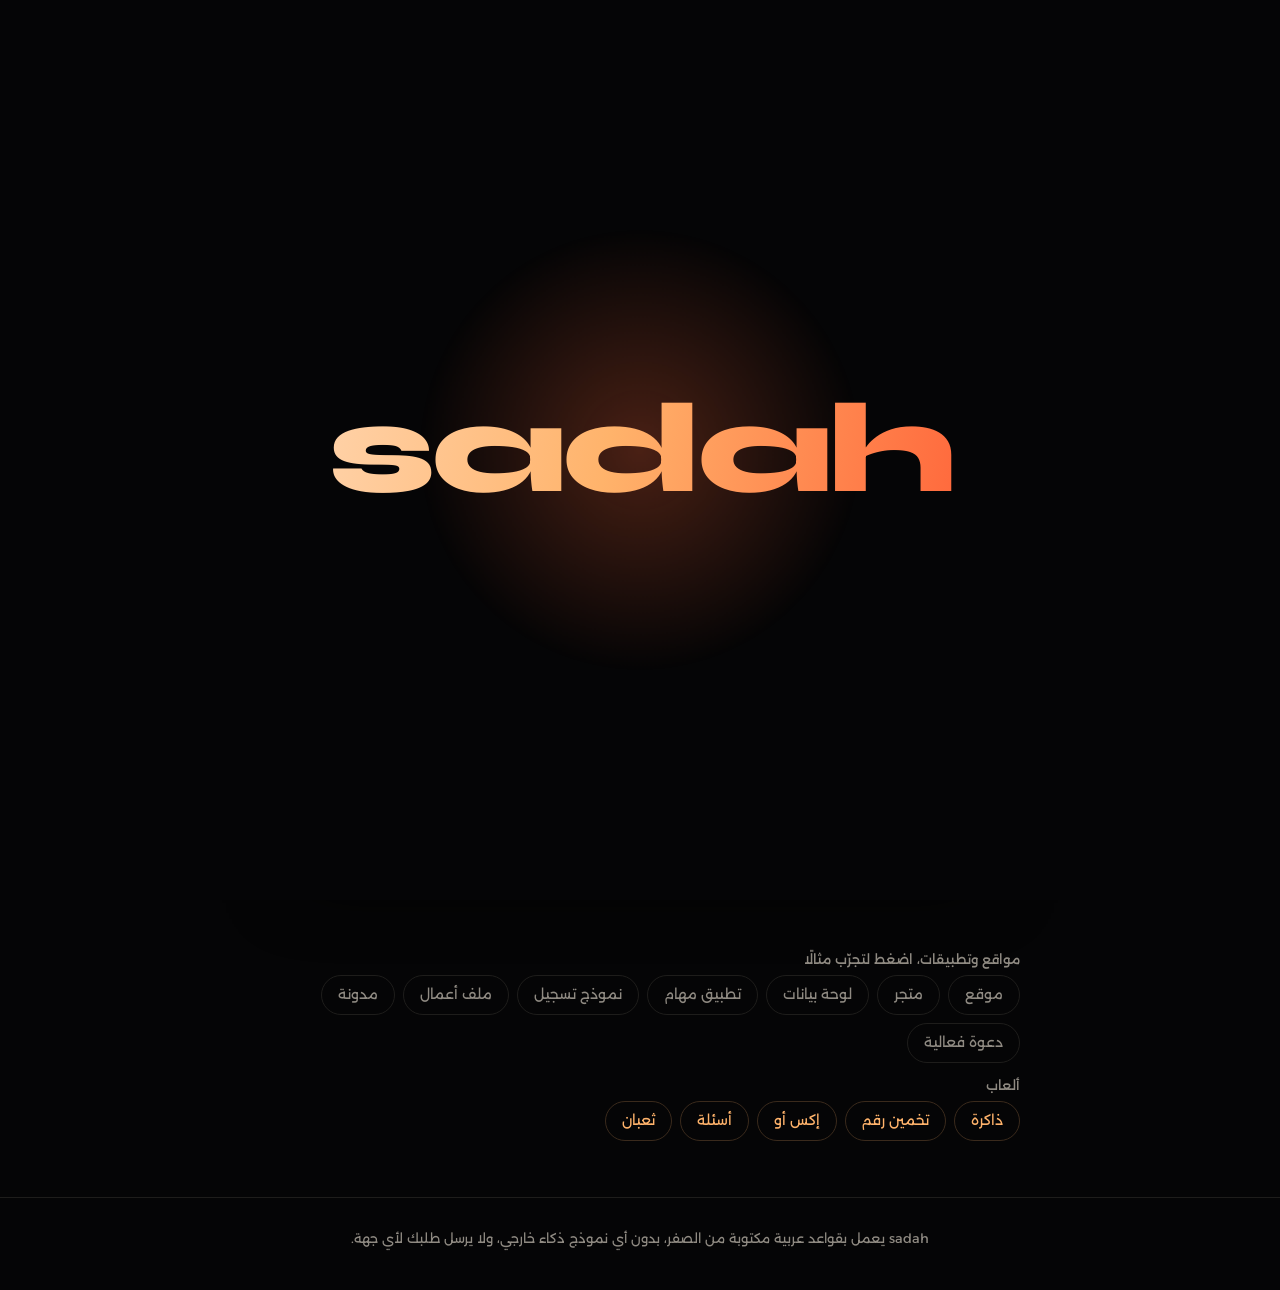
==== commit 20bb26db: "sadah is now only a builder of sites, apps and games: chat, CV, brains and training removed The chat" ====
--- a/ui/index.html
+++ b/ui/index.html
@@ -5,99 +5,56 @@
   <meta name="viewport" content="width=device-width, initial-scale=1, viewport-fit=cover" />
   <meta name="google" content="notranslate" />
   <meta name="theme-color" content="#050506" />
-  <title>sadah · ابنِ موقعك بالعربي</title>
+  <title>sadah · ابنِ موقعك أو تطبيقك أو لعبتك بالعربي</title>
+  <meta name="description" content="sadah يبني مواقع وتطبيقات وألعاب من جملة عربية: تكتب طلبك فتستلم مشروعًا جاهزًا." />
   <link rel="icon" href="/ui/logo.svg" type="image/svg+xml" />
   <link rel="preconnect" href="https://fonts.googleapis.com" />
   <link rel="preconnect" href="https://fonts.gstatic.com" crossorigin />
-  <link href="https://fonts.googleapis.com/css2?family=Alexandria:wght@200;300;400;500;600;700&family=Syne:wght@800&family=JetBrains+Mono:wght@400;500&display=swap" rel="stylesheet" />
+  <link href="https://fonts.googleapis.com/css2?family=Alexandria:wght@200;300;400;500;600;700&family=Syne:wght@800&display=swap" rel="stylesheet" />
   <link rel="stylesheet" href="/ui/style.css" />
-  <link rel="stylesheet" href="/ui/home.css" />
-  <link rel="stylesheet" href="/ui/chat.css" />
-  <link rel="stylesheet" href="/ui/cv.css" />
-  <link rel="stylesheet" href="/ui/trace.css" />
+  <link rel="stylesheet" href="/ui/hero.css" />
+  <link rel="stylesheet" href="/ui/app.css" />
   <link rel="stylesheet" href="/ui/intro.css" />
-  <link rel="stylesheet" href="/ui/hero.css" />
 </head>
 <body>
   <div id="intro" class="intro-screen" aria-hidden="true"><p class="intro-word">sadah</p></div>
   <header class="topbar">
-    <a class="brand" href="/" aria-label="sadah">
-      <img src="/ui/logo.svg" alt="" class="mark" />
-      <span class="word"><b data-t="brand"></b><small data-t="tagline"></small></span>
-    </a>
-    <div class="top-actions">
-      <button class="tb-new" data-new><svg viewBox="0 0 24 24"><path d="M12 5v14M5 12h14"/></svg><span data-t="newChat"></span></button>
-      <button id="btn-lang" class="tb-icon lang"></button>
-      <button id="btn-history" class="tb-icon" data-label="menu"><svg viewBox="0 0 24 24"><path d="M4 7h16M4 12h16M4 17h10"/></svg></button>
+    <a class="brand" href="/" aria-label="sadah"><img src="/ui/logo.svg" alt="" /><b>sadah</b></a>
+    <span class="tag">مواقع · تطبيقات · ألعاب، من جملة عربية</span>
+  </header>
+  <main class="wrap">
+    <div class="hero" id="hero"><canvas id="stage" aria-hidden="true"></canvas></div>
+    <p id="caption" class="caption" aria-live="off"></p>
+    <div class="hero-copy">
+      <h1 class="hero-title">من جملة عربية <em>إلى موقع أو تطبيق أو لعبة</em></h1>
+      <p class="hero-sub">صِف اللي تبيه بكلامك، وsadah يبنيه ويعطيك المعاينة والملفات جاهزة.</p>
     </div>
-  </header>
-
-  <aside id="drawer" class="drawer">
-    <div class="drawer-head"><b data-t="history"></b><button class="tb-icon" data-close data-label="close">×</button></div>
-    <button class="drawer-row primary" data-new><svg viewBox="0 0 24 24"><path d="M12 5v14M5 12h14"/></svg><span data-t="newChat"></span></button>
-    <button class="drawer-row" id="btn-cv"><svg viewBox="0 0 24 24"><path d="M14 3H6a1 1 0 0 0-1 1v16a1 1 0 0 0 1 1h12a1 1 0 0 0 1-1V8zM14 3v5h5M9 13h6M9 17h4"/></svg><span data-t="cv"></span></button>
-    <nav id="history" class="history"></nav>
-    <p class="drawer-foot" data-t="localOnly"></p>
-  </aside>
-  <div class="scrim" id="scrim"></div>
-
-  <main id="main">
-    <section class="home">
-      <div class="hero" id="hero">
-        <canvas id="stage" aria-hidden="true"></canvas>
+    <section class="narrow" aria-label="ابنِ مشروعك">
+      <div class="box">
+        <label for="req">وش تبي تبني؟</label>
+        <textarea id="req" rows="3" maxlength="1000"></textarea>
+        <div class="actions">
+          <button id="go" type="button" class="btn">ابنِ</button>
+          <button id="zip" type="button" class="btn ghost" disabled>تنزيل المشروع (zip)</button>
+        </div>
       </div>
-      <p id="caption" class="caption" aria-live="off"></p>
-      <div class="hero-copy">
-        <p class="hero-title">من جملة عربية <em>إلى موقع يعمل</em></p>
-        <a class="hero-cta" href="/builder"><span data-t="build"></span><svg viewBox="0 0 24 24"><path d="M19 12H5M11 6l-6 6 6 6"/></svg></a>
+      <p id="msg" role="status"></p>
+      <div class="kinds">
+        <h2>مواقع وتطبيقات، اضغط لتجرّب مثالًا</h2><div id="kinds" class="chips"></div>
+        <h2>ألعاب</h2><div id="games" class="chips"></div>
       </div>
-      <div class="intro">
-        <h1 data-t="ask"></h1>
+    </section>
+    <section id="result" class="result" hidden>
+      <div id="editbox">
+        <input id="ins" type="text" maxlength="300" aria-label="تعديل" placeholder="عدّل المشروع: غيّر اللون إلى أخضر، أضف قسم الأسعار، غيّر اللعبة إلى ثعبان…" />
+        <button id="edit" type="button" class="btn">عدّل</button>
       </div>
-      <div id="home-slot" class="home-slot"></div>
-      <div class="ideas">
-        <div id="cats" class="cats" role="tablist"></div>
-        <p class="ideas-label" data-t="try"></p>
-        <div id="examples" class="examples"></div>
-      </div>
-      <section class="board" aria-labelledby="board-title">
-        <div class="board-head"><h2 id="board-title" data-t="board"></h2>
-        <p class="dateline"><span id="hello"></span><span class="sep" aria-hidden="true">·</span><span id="hijri"></span><span class="sep" aria-hidden="true">·</span>
-          <label class="city"><svg viewBox="0 0 24 24"><path d="M12 21s-7-6.2-7-11a7 7 0 1 1 14 0c0 4.8-7 11-7 11z"/><circle cx="12" cy="10" r="2.5"/></svg>
-            <span class="sr" data-t="city"></span><select id="city"></select></label></p>
-        </div>
-        <div class="board-row">
-          <button class="cell" id="tile-weather"></button>
-          <button class="cell" id="tile-prayer"></button>
-          <button class="cell" id="tile-fx"></button>
-        </div>
-      </section>
-      <p class="own"><img src="/ui/logo.svg" alt="" /><span data-t="own"></span></p>
+      <iframe id="view" title="معاينة المشروع" sandbox="allow-scripts"></iframe>
     </section>
-    <section id="thread" class="thread" aria-live="polite"></section>
   </main>
-
-  <div id="dock" class="dock">
-    <form id="composer" class="composer">
-      <textarea id="input" rows="1" dir="auto" autocomplete="off"></textarea>
-      <button id="send" type="submit" class="send"><svg viewBox="0 0 24 24"><path d="M12 19V5M5 12l7-7 7 7"/></svg></button>
-    </form>
-    <p class="hint" data-t="hint"></p>
-  </div>
-
-  <div id="wake" class="wake" role="status" aria-live="polite">
-    <img src="/ui/logo.svg" alt="" class="wake-mark" />
-    <b data-t="waking"></b><span data-t="wakingNote"></span>
-  </div>
-
+  <footer class="foot">sadah يعمل بقواعد عربية مكتوبة من الصفر، بدون أي نموذج ذكاء خارجي، ولا يرسل طلبك لأي جهة.</footer>
   <script src="/ui/intro.js"></script>
-  <script src="/ui/content.js"></script>
-  <script src="/ui/trace.js"></script>
-  <script src="/ui/history.js"></script>
-  <script src="/ui/home.js"></script>
-  <script src="/ui/chat.js"></script>
-  <script src="/ui/cv.js"></script>
-  <script src="/ui/wake.js"></script>
   <script src="/ui/hero.js"></script>
+  <script src="/ui/app.js"></script>
 </body>
 </html>
--- a/ui/style.css
+++ b/ui/style.css
@@ -1,108 +1,31 @@
-/* sadah: void black, ivory ink, one ember accent. Alexandria for Arabic, Syne for the wordmark. Motion is part of the identity (hero.js). */
+/* sadah: void black, ivory ink, one ember accent. Alexandria for Arabic, Syne for the wordmark. Soft radii, hairlines, no ornaments. */
 :root {
   --wool: #050506; --surface: #0C0C0E; --sunk: #131316; --line: #1E1D1B; --rule: #2E2C29;
-  --ink: #F3EEE6; --ink-2: #8F8A82; --ink-3: #8F8A82;
-  --accent: #FFB36B; --accent-deep: #FFD2A8; --accent-wash: #1A120A; --gold: #FFB36B; --gold-text: #FFB36B; --ochre-text: #FFB36B; --olive: #A8B77F;
-  --ember: #FF6A3D;
-  --btn: #F3EEE6; --btn-hover: #FFFFFF; --on-btn: #050506; --danger: #FF9A8A; --focus: #FFB36B;
-  --tag-bg: #0C0C0E; --tag-ink: #F3EEE6; --crimson: #2A1209;
-  --night: #0C0C0E; --night-2: #131316; --night-line: #1E1D1B; --night-ink: #F3EEE6; --night-mute: #8F8A82; --night-gold: #FFB36B;
-  --shadow: 0 30px 70px -40px rgba(0,0,0,.95);
-  --f-display: "Alexandria", "Segoe UI", Tahoma, system-ui, sans-serif;
-  --f-ui: "Alexandria", "Segoe UI", Tahoma, system-ui, sans-serif;
-  --f-word: "Syne", "Alexandria", system-ui, sans-serif;
-  --f-mono: "JetBrains Mono", ui-monospace, Consolas, monospace;
+  --ink: #F3EEE6; --ink-2: #8F8A82; --accent: #FFB36B; --ember: #FF6A3D; --danger: #FF9A8A; --focus: #FFB36B;
+  --btn: #F3EEE6; --on-btn: #050506; --shadow: 0 30px 70px -40px rgba(0,0,0,.95);
+  --f-ui: "Alexandria", "Segoe UI", Tahoma, system-ui, sans-serif; --f-word: "Syne", "Alexandria", system-ui, sans-serif;
   color-scheme: dark;
 }
-* { box-sizing: border-box; margin: 0; }
-html, body { height: 100%; background: var(--wool); color: var(--ink); }
-body { font: 400 16px/1.85 var(--f-ui); -webkit-font-smoothing: antialiased; overflow: hidden; display: flex; flex-direction: column; transition: background .3s, color .3s; }
-button, select { font: inherit; color: inherit; background: none; border: 0; cursor: pointer; }
+* { box-sizing: border-box; margin: 0; padding: 0; }
+html { background: var(--wool); color: var(--ink); scroll-behavior: smooth; }
+body { font: 400 16px/1.85 var(--f-ui); -webkit-font-smoothing: antialiased; min-height: 100vh; }
+button, textarea, input { font: inherit; color: inherit; }
+button { background: none; border: 0; cursor: pointer; }
+a { color: inherit; }
 :focus-visible { outline: 2px solid var(--focus); outline-offset: 3px; }
-svg { width: 20px; height: 20px; flex-shrink: 0; fill: none; stroke: currentColor; stroke-width: 1.6; stroke-linecap: round; stroke-linejoin: round; }
-.sr { position: absolute; width: 1px; height: 1px; overflow: hidden; clip-path: inset(50%); }
+svg { width: 20px; height: 20px; flex-shrink: 0; fill: none; stroke: currentColor; stroke-width: 1.8; stroke-linecap: round; stroke-linejoin: round; }
+[hidden] { display: none !important; }
 
-/* Top bar */
-.topbar { flex-shrink: 0; display: flex; align-items: center; justify-content: space-between; gap: 12px;
-  padding: 12px clamp(16px, 4vw, 40px); border-bottom: 1px solid var(--line); background: var(--wool); }
-.brand { display: flex; align-items: center; gap: 13px; text-decoration: none; color: var(--ink); min-width: 0; }
-.brand .mark { width: 38px; height: 38px; }
-.brand .word { display: flex; flex-direction: column; line-height: 1.1; min-width: 0; }
-.brand .word b { font: 800 28px/1.05 var(--f-word); letter-spacing: -.04em; direction: ltr; color: var(--ink); }
-.brand .word small { font-size: 11.5px; font-weight: 500; color: var(--ink-2); white-space: nowrap; margin-top: 2px; }
-.top-actions { display: flex; align-items: center; gap: 6px; }
-.tb-new { display: inline-flex; align-items: center; gap: 8px; height: 42px; padding: 0 18px; border-radius: 99px; background: var(--btn); color: var(--on-btn);
-  font-weight: 600; font-size: 14px; transition: background .2s; }
-.tb-new:hover { background: var(--btn-hover); }
-.tb-new svg { width: 17px; height: 17px; }
-.tb-icon { width: 42px; height: 42px; display: grid; place-items: center; color: var(--ink-2); font-size: 24px; border: 1px solid transparent; transition: .2s; }
-.tb-icon:hover { border-color: var(--line); color: var(--ink); background: var(--surface); }
-.tb-icon.lang { font: 600 15px var(--f-ui); }
+.topbar { display: flex; align-items: center; justify-content: space-between; gap: 12px; padding: 14px clamp(16px, 4vw, 40px); border-bottom: 1px solid var(--line); }
+.brand { display: flex; align-items: center; gap: 12px; text-decoration: none; }
+.brand img { width: 38px; height: 38px; }
+.brand b { font: 800 28px/1 var(--f-word); letter-spacing: -.04em; direction: ltr; }
+.tag { font-size: 13px; color: var(--ink-2); }
 
-/* Drawer */
-.drawer { position: fixed; z-index: 40; inset-block: 0; inset-inline-end: 0; width: min(350px, 90vw); background: var(--wool);
-  border-inline-start: 1px solid var(--rule); padding: max(18px, env(safe-area-inset-top)) 18px max(16px, env(safe-area-inset-bottom));
-  display: flex; flex-direction: column; gap: 8px; transform: translateX(-105%); transition: transform .35s cubic-bezier(.2,.8,.2,1); }
-html[dir="ltr"] .drawer { transform: translateX(105%); }
-body.drawer-open .drawer { transform: none; }
-.drawer-head { display: flex; align-items: center; justify-content: space-between; padding-bottom: 8px; font: 600 24px var(--f-display); color: var(--accent);
-  border-bottom: 1px solid var(--line); margin-bottom: 4px; }
-.drawer-row { display: flex; align-items: center; gap: 12px; min-height: 48px; padding: 0 14px; font-size: 14.5px; font-weight: 500; text-align: start;
-  border: 1px solid var(--line); background: var(--surface); transition: border-color .2s; }
-.drawer-row:hover { border-color: var(--rule); }
-.drawer-row.primary { background: var(--btn); color: var(--on-btn); border-color: var(--btn); }
-.history { flex: 1; overflow-y: auto; margin-top: 8px; }
-.hist-group { font-size: 12px; font-weight: 600; color: var(--gold-text); padding: 14px 4px 4px; }
-.hist-empty { font-size: 14px; color: var(--ink-2); padding: 18px 4px; line-height: 1.8; }
-.hist-row { display: flex; align-items: center; gap: 10px; min-height: 46px; padding: 0 8px; cursor: pointer; font-size: 14.5px; color: var(--ink-2); border-bottom: 1px solid var(--line); }
-.hist-row span { flex: 1; overflow: hidden; white-space: nowrap; text-overflow: ellipsis; }
-.hist-row svg { width: 16px; height: 16px; }
-.hist-row:hover, .hist-row.on { color: var(--ink); background: var(--surface); }
-.hist-row.on { font-weight: 600; } .hist-row.on svg { color: var(--gold); }
-.hist-del { width: 34px; height: 34px; font-size: 20px; color: var(--ink-3); opacity: 0; }
-.hist-row:hover .hist-del, .hist-del:focus-visible { opacity: 1; } .hist-del:hover { color: var(--danger); }
-.drawer-foot { font-size: 12px; color: var(--ink-2); padding-top: 12px; border-top: 1px solid var(--line); line-height: 1.7; }
-.scrim { display: none; }
-body.drawer-open .scrim { display: block; position: fixed; inset: 0; z-index: 30; background: rgba(15,12,10,.5); backdrop-filter: blur(2px); }
-
-/* Composer: an ivory card on a hairline, at home and in the dock */
-main { flex: 1; overflow-y: auto; overflow-x: hidden; padding: 0 clamp(16px, 4vw, 40px) 48px; }
-.composer { display: flex; align-items: flex-end; gap: 8px; padding: 8px; background: var(--surface); border: 1px solid var(--rule); box-shadow: var(--shadow); transition: border-color .2s, box-shadow .2s; }
-.composer:focus-within { border-color: var(--gold); box-shadow: var(--shadow), 0 0 0 3px rgba(255,179,107,.22); }
-.composer textarea { flex: 1; min-width: 0; resize: none; border: 0; outline: none; background: transparent; color: var(--ink);
-  font: 400 17px/1.7 var(--f-ui); padding: 9px 12px; max-height: 200px; }
-.composer textarea::placeholder { color: var(--ink-3); }
-.send { width: 46px; height: 46px; display: grid; place-items: center; background: var(--btn); color: var(--on-btn); transition: .2s; }
-.send svg { width: 20px; height: 20px; stroke-width: 2; }
-.send:not(:disabled):hover { background: var(--btn-hover); }
-.send:disabled { background: var(--sunk); color: var(--ink-3); cursor: default; }
-.dock { display: none; flex-shrink: 0; padding: 10px clamp(16px, 4vw, 40px) max(14px, env(safe-area-inset-bottom)); border-top: 1px solid var(--line); }
-.dock .composer { max-width: 760px; margin: 0 auto; }
-.hint { text-align: center; font-size: 12px; color: var(--ink-2); margin-top: 8px; }
-body.chatting .dock { display: block; } body.chatting .home { display: none; }
-
-/* Waking screen: night and gold in both themes */
-.wake { position: fixed; inset: 0; z-index: 80; display: none; flex-direction: column; align-items: center; justify-content: center; gap: 8px; background: #050506; text-align: center; padding: 24px; }
-.wake.on { display: flex; }
-.wake-mark { width: 88px; height: 88px; margin-bottom: 16px; border-radius: 22px; outline: 1px solid rgba(255,179,107,.35); outline-offset: 8px; animation: breathe 2.6s ease-in-out infinite; }
-.wake b { font: 800 34px var(--f-word); letter-spacing: -.03em; direction: ltr; color: #FFB36B; } .wake span { color: #A8A39A; font-size: 14.5px; max-width: 320px; }
-@keyframes breathe { 50% { outline-offset: 14px; outline-color: rgba(255,179,107,.15); } }
-@keyframes rise { from { opacity: 0; transform: translateY(8px); } }
-::-webkit-scrollbar { width: 10px; } ::-webkit-scrollbar-thumb { background: var(--line); }
-@media (max-width: 640px) { .tb-new span, .brand .word small { display: none; } .tb-new { width: 42px; padding: 0; justify-content: center; } .top-actions { gap: 2px; } }
-@media (prefers-reduced-motion: reduce) { *, *::before, *::after { animation: none !important; transition: none !important; } }
-
-/* Shape language: soft radii, hairlines, no ornaments */
-.composer { border-radius: 20px; background: var(--surface); }
-.composer:focus-within { box-shadow: var(--shadow), 0 0 0 3px rgba(255,179,107,.18); }
-.send { border-radius: 14px; }
-.pill { border-radius: 99px; } .pill.on { background: var(--ink); color: var(--on-btn); }
-.drawer-row, .src, .badge { border-radius: 12px; } .badge { border-radius: 99px; }
-.drawer { border-radius: 0; background: var(--surface); }
-.board-row { border: 1px solid var(--line); outline: 0; border-radius: 22px; padding: 6px; background: var(--surface); }
-.board-row::before { display: none; }
-.cell { border-radius: 16px; }
-.code { border-radius: 14px; border-color: var(--line); }
-.example:hover { padding-inline-start: 8px; }
-.hist-row, .mini { border-radius: 10px; }
-.tb-icon { border-radius: 12px; }
+.btn { display: inline-flex; align-items: center; justify-content: center; gap: 10px; height: 48px; padding: 0 26px; font-weight: 600; font-size: 15px;
+  color: var(--on-btn); background: var(--btn); border-radius: 99px; text-decoration: none; transition: transform .2s, box-shadow .3s, opacity .2s; }
+.btn:not(:disabled):hover { transform: translateY(-2px); box-shadow: 0 12px 40px -12px rgba(255,106,61,.7); }
+.btn.ghost { background: transparent; color: var(--ink); border: 1px solid var(--rule); }
+.btn.ghost:not(:disabled):hover { border-color: var(--accent); box-shadow: none; }
+.btn:disabled { opacity: .4; cursor: default; }
+@media (prefers-reduced-motion: reduce) { *, *::before, *::after { animation: none !important; transition: none !important; } html { scroll-behavior: auto; } }
--- a/ui/hero.css
+++ b/ui/hero.css
@@ -1,6 +1,4 @@
-/* Home hero: a particle stage that turns one Arabic sentence into a site, then into the sadah wordmark. */
-.home { max-width: 1040px; padding-top: clamp(10px, 2vh, 24px); }
-.home > :not(.hero):not(.hero-copy) { width: 100%; max-width: 760px; margin-inline: auto; }
+/* Hero: a particle stage that turns one Arabic sentence into a site, then into the sadah wordmark. */
 .hero { position: relative; height: clamp(260px, 38vh, 400px); margin-inline: calc(clamp(16px, 4vw, 40px) * -1); overflow: hidden;
   -webkit-mask-image: linear-gradient(90deg, transparent, #000 5%, #000 95%, transparent), linear-gradient(transparent, #000 5%, #000 95%, transparent); -webkit-mask-composite: source-in;
   mask-image: linear-gradient(90deg, transparent, #000 5%, #000 95%, transparent), linear-gradient(transparent, #000 5%, #000 95%, transparent); mask-composite: intersect; }
@@ -9,19 +7,4 @@
 .caption b { font-weight: 600; color: var(--accent); }
 .caption.fade { animation: capin .9s ease forwards; }
 @keyframes capin { from { opacity: 0; transform: translateY(6px); } to { opacity: 1; transform: none; } }
-.hero-copy { display: flex; flex-direction: column; align-items: center; gap: 20px; margin: 0 auto; padding-bottom: clamp(28px, 5vh, 48px); text-align: center; border-bottom: 1px solid var(--line); max-width: 760px; width: 100%; }
-.hero-title { font: 600 clamp(28px, 4.6vw, 48px)/1.3 var(--f-display); letter-spacing: -.01em; text-wrap: balance; }
-.hero-title em { font-style: normal; background: linear-gradient(100deg, #FFB36B, #FF6A3D); -webkit-background-clip: text; background-clip: text; color: transparent; }
-.hero-cta { position: relative; display: inline-flex; align-items: center; gap: 10px; height: 52px; padding: 0 28px; font-weight: 600; font-size: 16px;
-  color: var(--on-btn); background: var(--btn); border-radius: 99px; text-decoration: none; transition: transform .2s, box-shadow .3s; }
-.hero-cta:hover { transform: translateY(-2px); box-shadow: 0 12px 40px -12px rgba(255,106,61,.7); }
-.hero-cta svg { width: 18px; height: 18px; stroke-width: 2; }
-html[dir="ltr"] .hero-cta svg { transform: scaleX(-1); }
-.intro h1 { font: 500 clamp(20px, 2.6vw, 26px)/1.3 var(--f-display); color: var(--ink); text-align: center; margin-top: clamp(28px, 5vh, 44px); }
-.home-slot { margin-top: 18px; }
-.board-head { display: flex; flex-direction: column; align-items: center; gap: 6px; margin-bottom: 14px; }
-.board-head h2 { margin: 0; font: 500 18px var(--f-display); }
-.board-head .dateline { font-size: 13px; }
-.city select { background: transparent; color: var(--accent); border: 0; padding: 0 2px; }
-.intro::after { display: none; }
 @media (prefers-reduced-motion: reduce) { .caption { opacity: 1; } .caption.fade { animation: none; } }
--- a/ui/app.css
+++ b/ui/app.css
@@ -0,0 +1,34 @@
+/* The one page: hero, the request box, what can be built, the result. */
+.wrap { max-width: 1040px; margin: 0 auto; padding: 0 clamp(16px, 4vw, 40px) 56px; }
+.narrow { max-width: 760px; margin-inline: auto; }
+.hero-copy { display: flex; flex-direction: column; align-items: center; gap: 14px; text-align: center; padding-bottom: clamp(24px, 4vh, 40px); }
+.hero-title { font: 600 clamp(28px, 4.6vw, 50px)/1.3 var(--f-ui); letter-spacing: -.01em; text-wrap: balance; }
+.hero-title em { font-style: normal; background: linear-gradient(100deg, #FFB36B, #FF6A3D); -webkit-background-clip: text; background-clip: text; color: transparent; }
+.hero-sub { color: var(--ink-2); font-weight: 300; max-width: 34em; }
+
+.box { background: var(--surface); border: 1px solid var(--rule); border-radius: 22px; padding: 14px; box-shadow: var(--shadow); transition: border-color .2s, box-shadow .2s; }
+.box:focus-within { border-color: var(--accent); box-shadow: var(--shadow), 0 0 0 3px rgba(255,179,107,.16); }
+.box label { display: block; padding: 6px 10px 0; font-size: 13px; color: var(--ink-2); }
+.box textarea { width: 100%; resize: vertical; min-height: 84px; max-height: 280px; padding: 8px 10px; background: transparent; border: 0; outline: 0; font-size: 18px; line-height: 1.7; }
+.box textarea::placeholder { color: #6c675f; }
+.actions { display: flex; flex-wrap: wrap; gap: 10px; padding: 4px 4px 2px; }
+.actions .grow { flex: 1; }
+#msg { min-height: 1.6em; margin: 12px 4px 0; color: var(--ink-2); font-size: 14.5px; }
+#msg.err { color: var(--danger); }
+
+.kinds { margin-top: 26px; }
+.kinds h2 { font: 500 13px var(--f-ui); color: var(--ink-2); margin: 14px 0 8px; }
+.chips { display: flex; flex-wrap: wrap; gap: 8px; }
+.chip { height: 40px; padding: 0 16px; border: 1px solid var(--line); border-radius: 99px; color: var(--ink-2); font-size: 14px; transition: .2s; }
+.chip:hover { border-color: var(--accent); color: var(--ink); }
+.chip.game { border-color: #3a2a1c; color: var(--accent); }
+
+.result { margin-top: 36px; scroll-margin-top: 16px; }
+#editbox { display: flex; flex-wrap: wrap; gap: 10px; margin-bottom: 14px; }
+#ins { flex: 1; min-width: 200px; height: 48px; padding: 0 18px; background: var(--surface); border: 1px solid var(--rule); border-radius: 99px; outline: 0; transition: .2s; }
+#ins:focus { border-color: var(--accent); box-shadow: 0 0 0 3px rgba(255,179,107,.16); }
+#ins::placeholder { color: #6c675f; }
+#view { display: block; width: 100%; height: min(78vh, 720px); border: 1px solid var(--rule); border-radius: 18px; background: #fff; box-shadow: var(--shadow); }
+
+.foot { text-align: center; color: var(--ink-2); font-size: 13px; padding: 28px 16px 40px; border-top: 1px solid var(--line); }
+@media (max-width: 640px) { .tag { display: none; } .actions .btn { flex: 1; } }
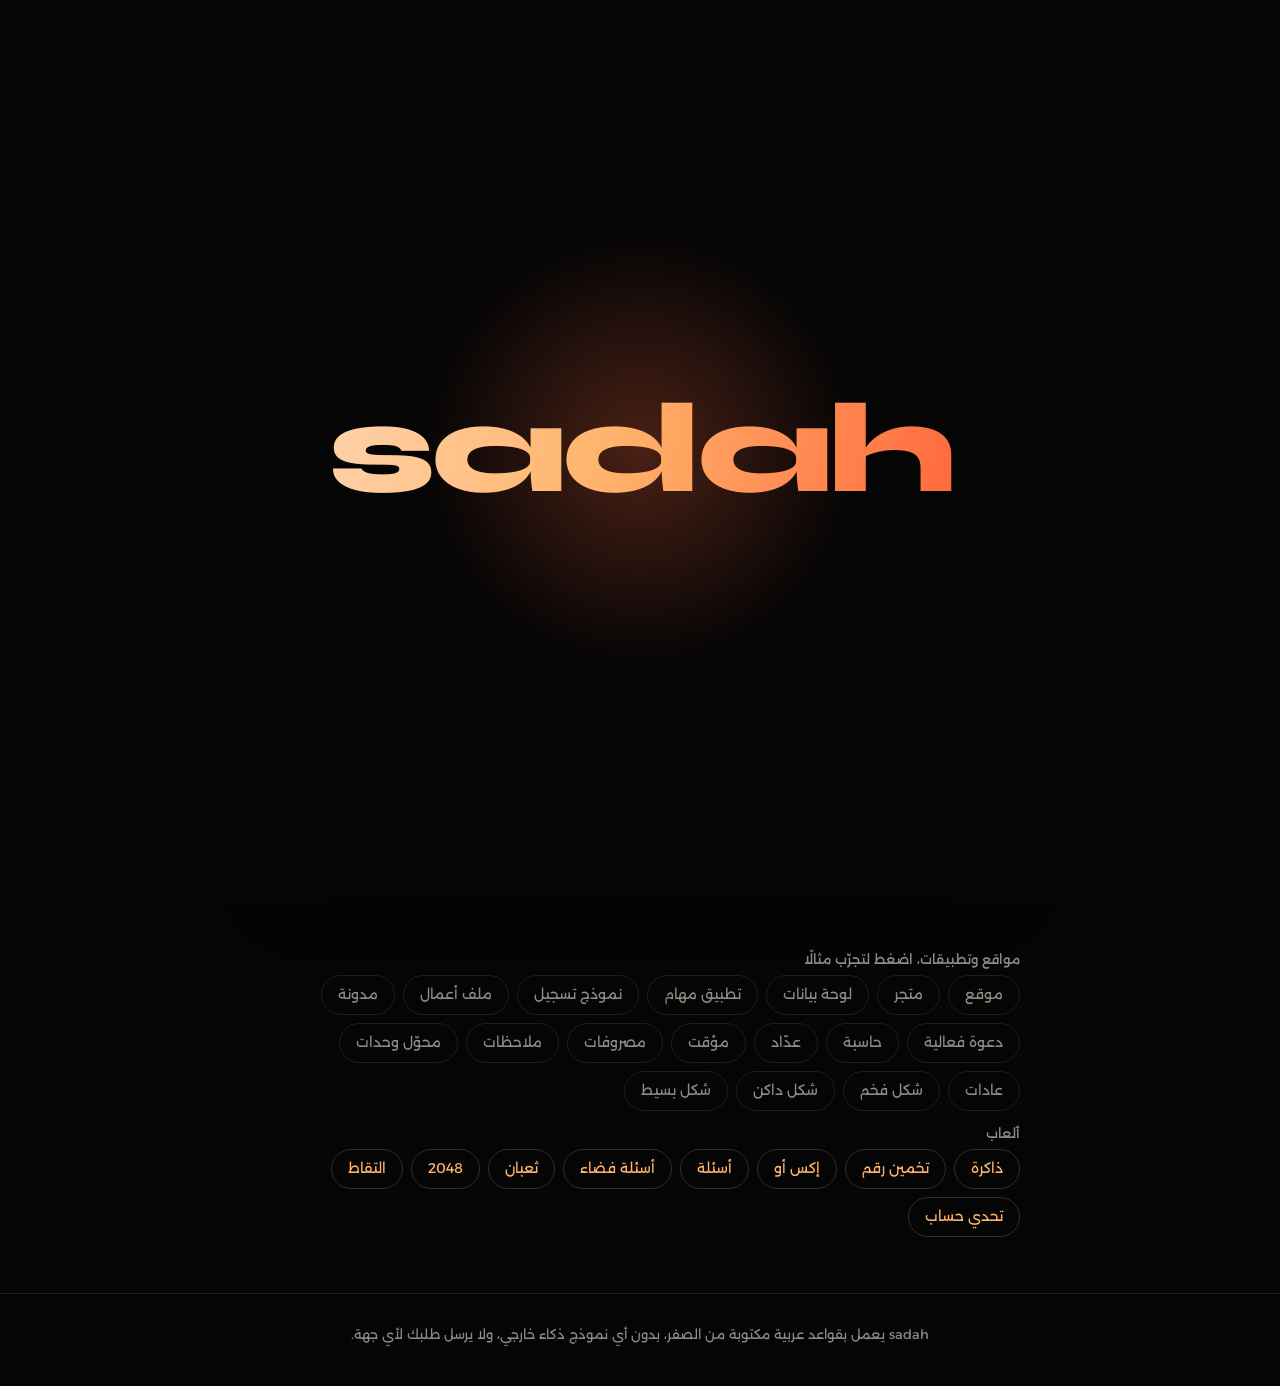
==== commit a46c6fd7: "Hero SVG decoration, publish-to-link without a hosting account, v25 promoted - art.py: dots / waves " ====
--- a/ui/index.html
+++ b/ui/index.html
@@ -36,9 +36,11 @@
         <div class="actions">
           <button id="go" type="button" class="btn">ابنِ</button>
           <button id="zip" type="button" class="btn ghost" disabled>تنزيل المشروع (zip)</button>
+          <button id="share" type="button" class="btn ghost" disabled>انشر برابط</button>
         </div>
       </div>
       <p id="msg" role="status"></p>
+      <p id="sharebox" class="sharebox" hidden><a id="sharelink" target="_blank" rel="noopener"></a> <button id="copy" type="button" class="chip">انسخ الرابط</button></p>
       <div class="kinds">
         <h2>مواقع وتطبيقات، اضغط لتجرّب مثالًا</h2><div id="kinds" class="chips"></div>
         <h2>ألعاب</h2><div id="games" class="chips"></div>
--- a/ui/app.css
+++ b/ui/app.css
@@ -32,3 +32,5 @@
 
 .foot { text-align: center; color: var(--ink-2); font-size: 13px; padding: 28px 16px 40px; border-top: 1px solid var(--line); }
 @media (max-width: 640px) { .tag { display: none; } .actions .btn { flex: 1; } }
+.sharebox { display: flex; flex-wrap: wrap; gap: 10px; align-items: center; margin: 4px 4px 0; }
+#sharelink { direction: ltr; unicode-bidi: isolate; word-break: break-all; color: var(--accent); }
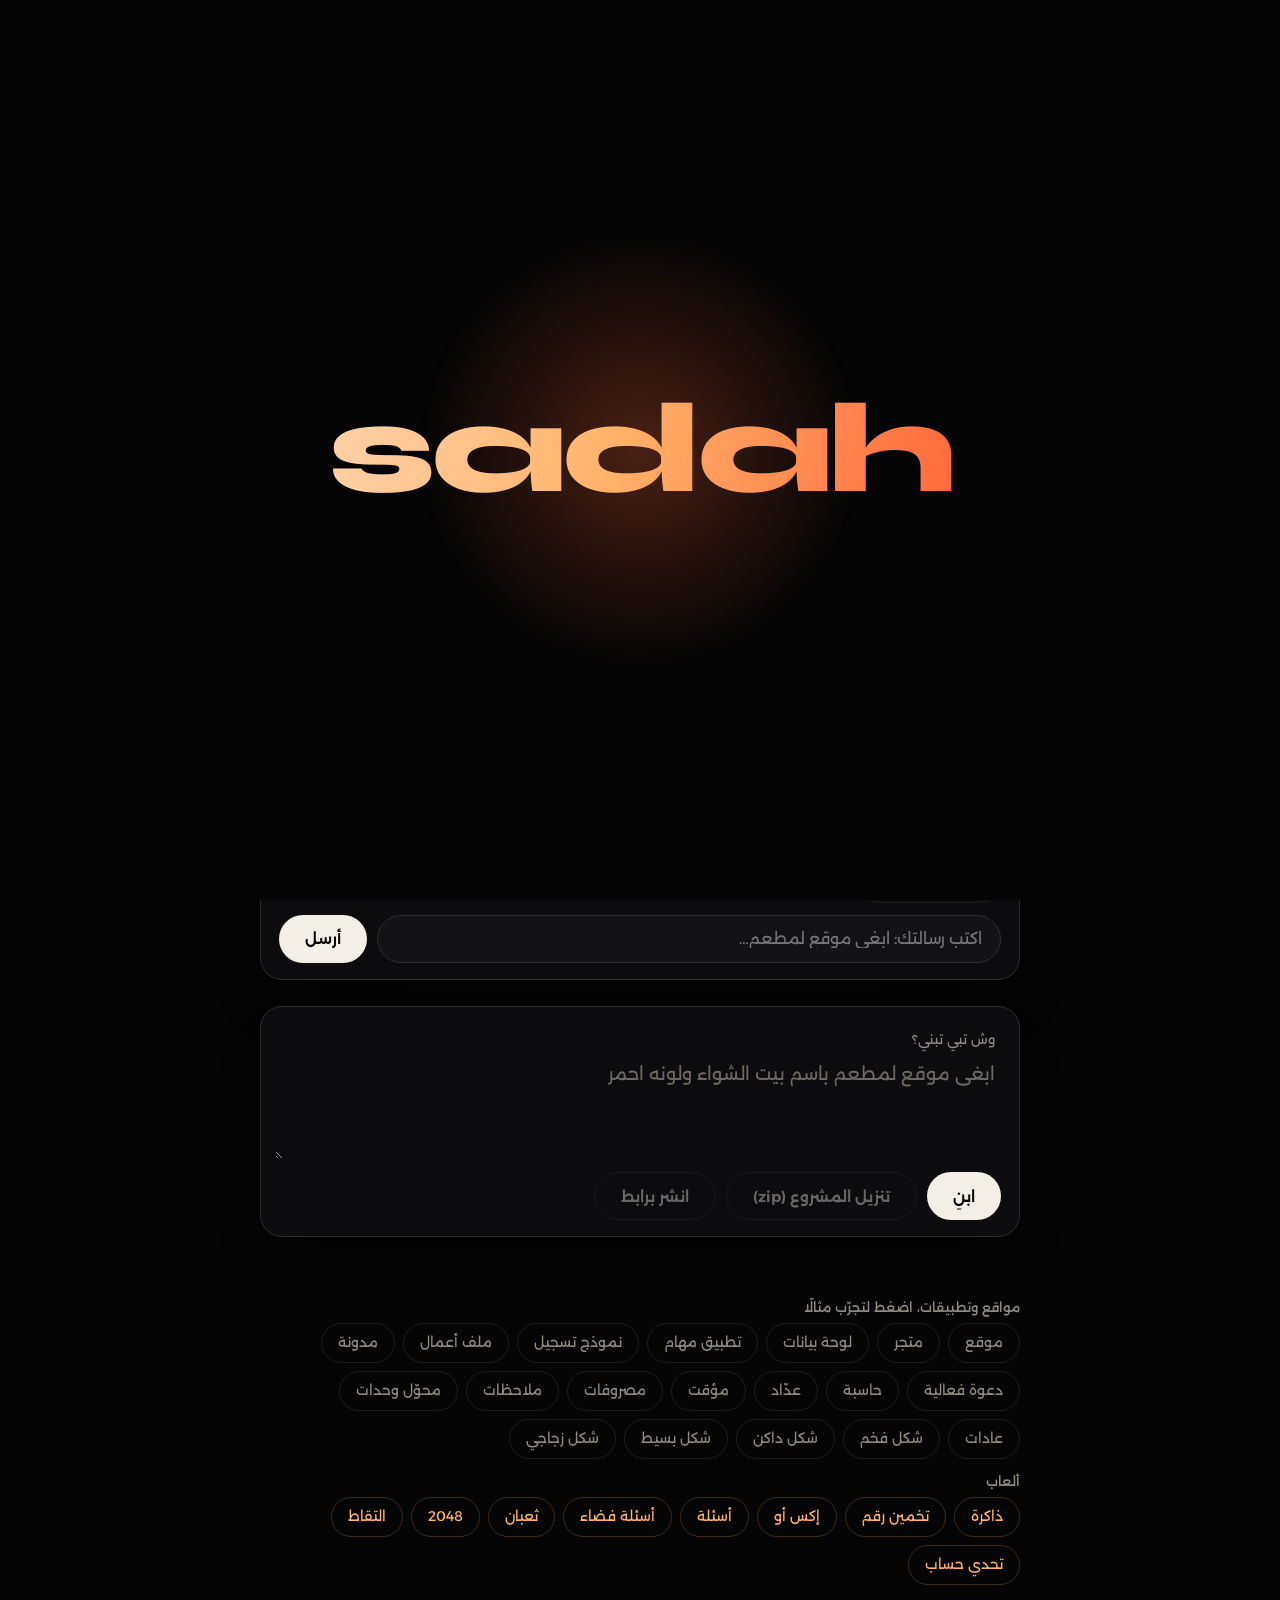
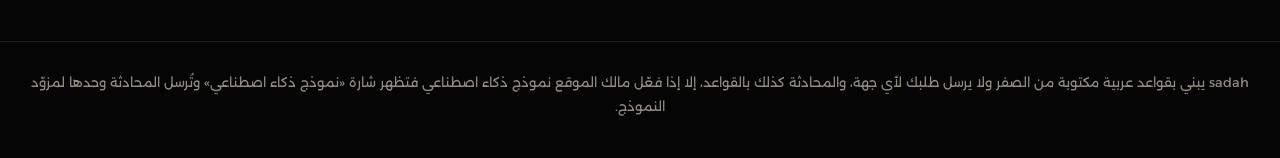
==== commit bf050300: "Chat: conversation that gathers requirements, builds, edits and summarizes (rules), optional model b" ====
--- a/ui/index.html
+++ b/ui/index.html
@@ -29,6 +29,17 @@
       <h1 class="hero-title">من جملة عربية <em>إلى موقع أو تطبيق أو لعبة</em></h1>
       <p class="hero-sub">صِف اللي تبيه بكلامك، وsadah يبنيه ويعطيك المعاينة والملفات جاهزة.</p>
     </div>
+    <section class="narrow" aria-label="تحدّث مع sadah">
+      <div class="box chat">
+        <div class="chathead"><b>تكلّم مع sadah</b><span id="engine" class="badge">يرد بالقواعد</span></div>
+        <div id="log" class="log" role="log" aria-live="polite"></div>
+        <div id="sugg" class="chips"></div>
+        <form id="chatform" class="chatrow">
+          <input id="chatin" type="text" maxlength="800" autocomplete="off" aria-label="رسالتك" placeholder="اكتب رسالتك: ابغى موقع لمطعم…" />
+          <button id="send" type="submit" class="btn">أرسل</button>
+        </form>
+      </div>
+    </section>
     <section class="narrow" aria-label="ابنِ مشروعك">
       <div class="box">
         <label for="req">وش تبي تبني؟</label>
@@ -54,7 +65,7 @@
       <iframe id="view" title="معاينة المشروع" sandbox="allow-scripts"></iframe>
     </section>
   </main>
-  <footer class="foot">sadah يعمل بقواعد عربية مكتوبة من الصفر، بدون أي نموذج ذكاء خارجي، ولا يرسل طلبك لأي جهة.</footer>
+  <footer class="foot">sadah يبني بقواعد عربية مكتوبة من الصفر ولا يرسل طلبك لأي جهة، والمحادثة كذلك بالقواعد، إلا إذا فعّل مالك الموقع نموذج ذكاء اصطناعي فتظهر شارة «نموذج ذكاء اصطناعي» وتُرسل المحادثة وحدها لمزوّد النموذج.</footer>
   <script src="/ui/intro.js"></script>
   <script src="/ui/hero.js"></script>
   <script src="/ui/app.js"></script>
--- a/ui/app.css
+++ b/ui/app.css
@@ -34,3 +34,17 @@
 @media (max-width: 640px) { .tag { display: none; } .actions .btn { flex: 1; } }
 .sharebox { display: flex; flex-wrap: wrap; gap: 10px; align-items: center; margin: 4px 4px 0; }
 #sharelink { direction: ltr; unicode-bidi: isolate; word-break: break-all; color: var(--accent); }
+
+.chat { margin-bottom: 26px; }
+.chathead { display: flex; justify-content: space-between; align-items: center; padding: 6px 10px 10px; }
+.badge { font-size: 12px; padding: 2px 12px; border: 1px solid var(--rule); border-radius: 99px; color: var(--ink-2); }
+.badge.model { border-color: var(--accent); color: var(--accent); }
+.log { display: flex; flex-direction: column; gap: 10px; max-height: 340px; overflow-y: auto; padding: 4px 6px 10px; }
+.msg { max-width: 88%; padding: 10px 16px; border-radius: 18px; line-height: 1.8; white-space: pre-wrap; font-size: 15.5px; }
+.msg.bot { align-self: flex-start; background: var(--sunk); border: 1px solid var(--line); border-end-start-radius: 6px; }
+.msg.me { align-self: flex-end; background: var(--btn); color: var(--on-btn); border-end-end-radius: 6px; }
+.msg.wait { color: var(--ink-2); }
+#sugg { padding: 4px 6px 10px; }
+.chatrow { display: flex; gap: 10px; padding: 2px 4px; }
+#chatin { flex: 1; min-width: 0; height: 48px; padding: 0 18px; background: var(--sunk); border: 1px solid var(--rule); border-radius: 99px; outline: 0; }
+#chatin:focus { border-color: var(--accent); box-shadow: 0 0 0 3px rgba(255,179,107,.16); }
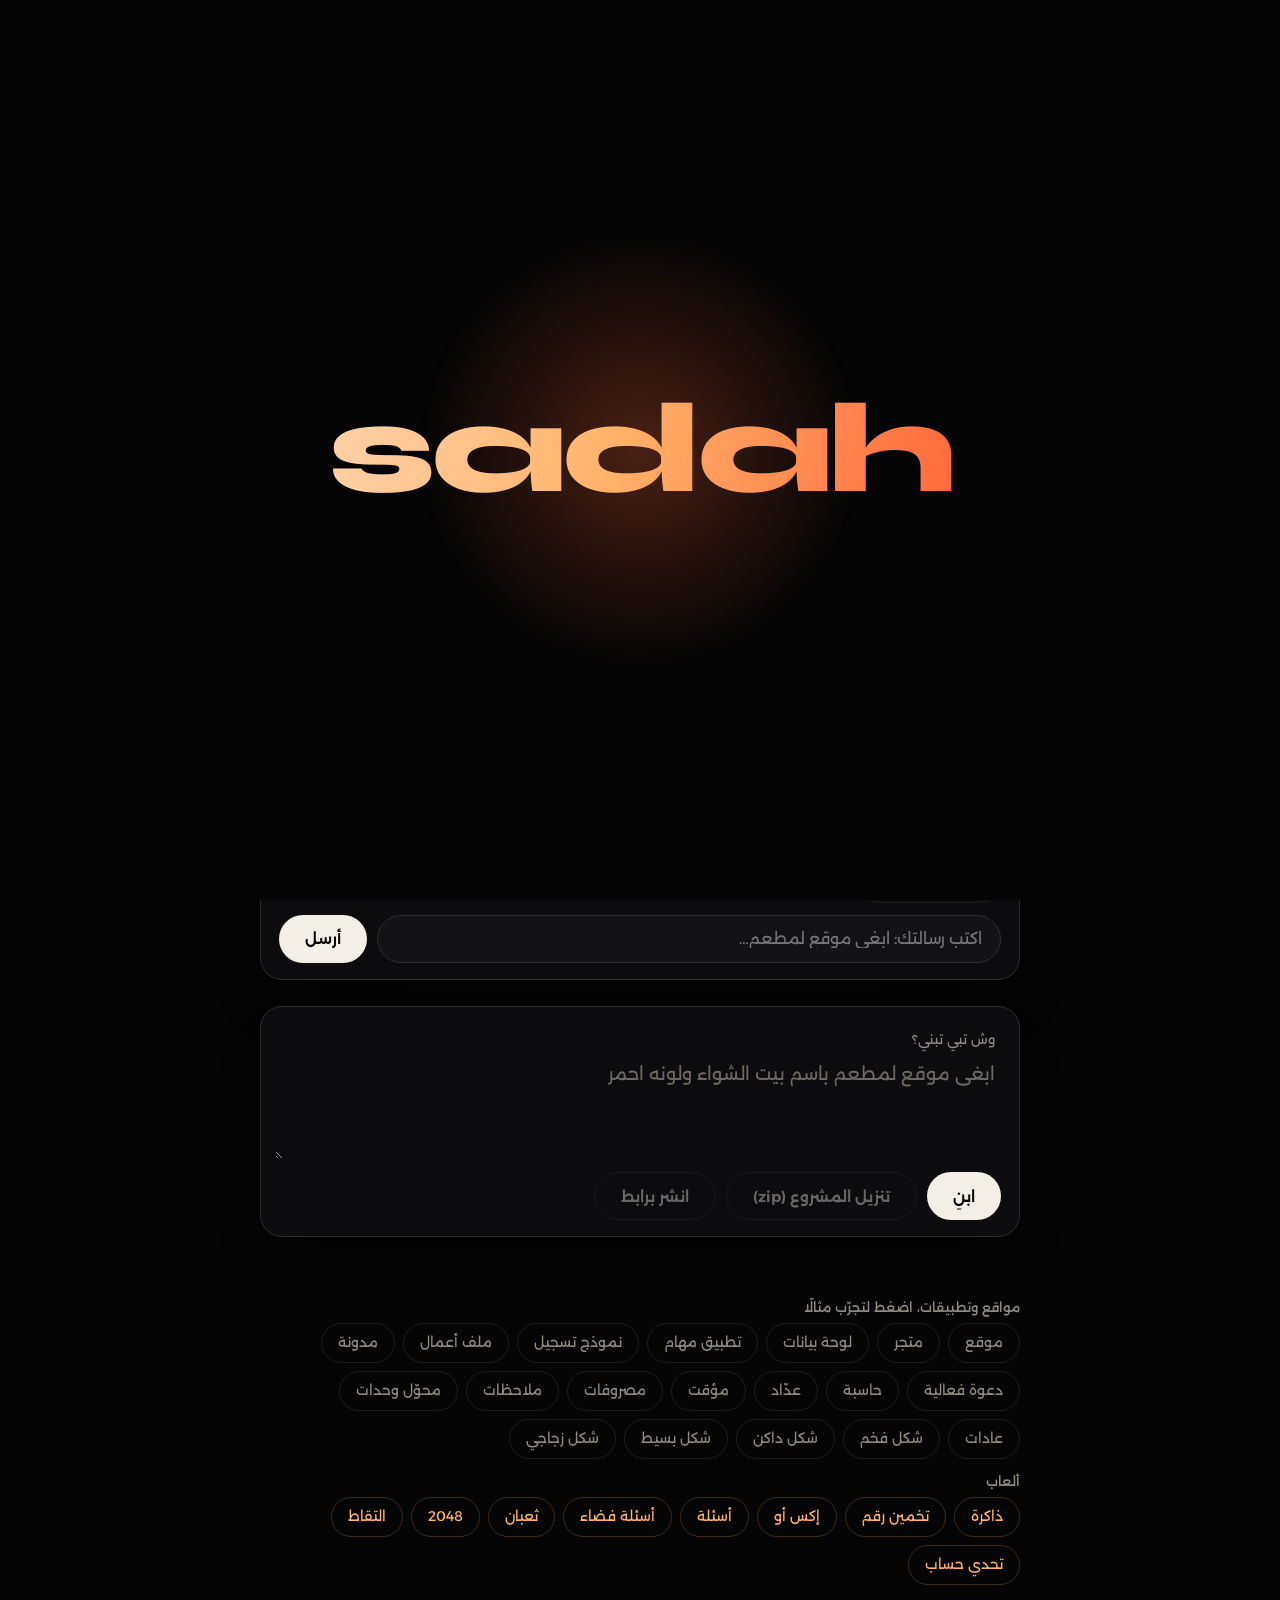
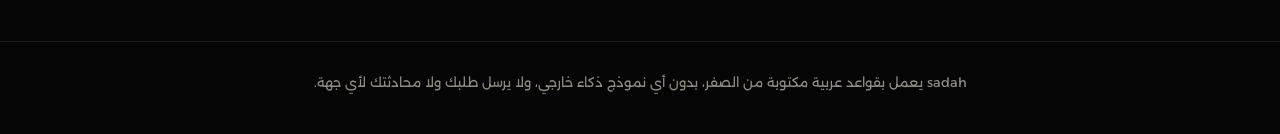
==== commit 14011d1f: "Remove the outside-model bridge (rules only, as intended); chat interviews one requirement at a time" ====
--- a/ui/index.html
+++ b/ui/index.html
@@ -31,7 +31,7 @@
     </div>
     <section class="narrow" aria-label="تحدّث مع sadah">
       <div class="box chat">
-        <div class="chathead"><b>تكلّم مع sadah</b><span id="engine" class="badge">يرد بالقواعد</span></div>
+        <div class="chathead"><b>تكلّم مع sadah</b></div>
         <div id="log" class="log" role="log" aria-live="polite"></div>
         <div id="sugg" class="chips"></div>
         <form id="chatform" class="chatrow">
@@ -65,7 +65,7 @@
       <iframe id="view" title="معاينة المشروع" sandbox="allow-scripts"></iframe>
     </section>
   </main>
-  <footer class="foot">sadah يبني بقواعد عربية مكتوبة من الصفر ولا يرسل طلبك لأي جهة، والمحادثة كذلك بالقواعد، إلا إذا فعّل مالك الموقع نموذج ذكاء اصطناعي فتظهر شارة «نموذج ذكاء اصطناعي» وتُرسل المحادثة وحدها لمزوّد النموذج.</footer>
+  <footer class="foot">sadah يعمل بقواعد عربية مكتوبة من الصفر، بدون أي نموذج ذكاء خارجي، ولا يرسل طلبك ولا محادثتك لأي جهة.</footer>
   <script src="/ui/intro.js"></script>
   <script src="/ui/hero.js"></script>
   <script src="/ui/app.js"></script>
--- a/ui/app.css
+++ b/ui/app.css
@@ -37,8 +37,6 @@
 
 .chat { margin-bottom: 26px; }
 .chathead { display: flex; justify-content: space-between; align-items: center; padding: 6px 10px 10px; }
-.badge { font-size: 12px; padding: 2px 12px; border: 1px solid var(--rule); border-radius: 99px; color: var(--ink-2); }
-.badge.model { border-color: var(--accent); color: var(--accent); }
 .log { display: flex; flex-direction: column; gap: 10px; max-height: 340px; overflow-y: auto; padding: 4px 6px 10px; }
 .msg { max-width: 88%; padding: 10px 16px; border-radius: 18px; line-height: 1.8; white-space: pre-wrap; font-size: 15.5px; }
 .msg.bot { align-self: flex-start; background: var(--sunk); border: 1px solid var(--line); border-end-start-radius: 6px; }
